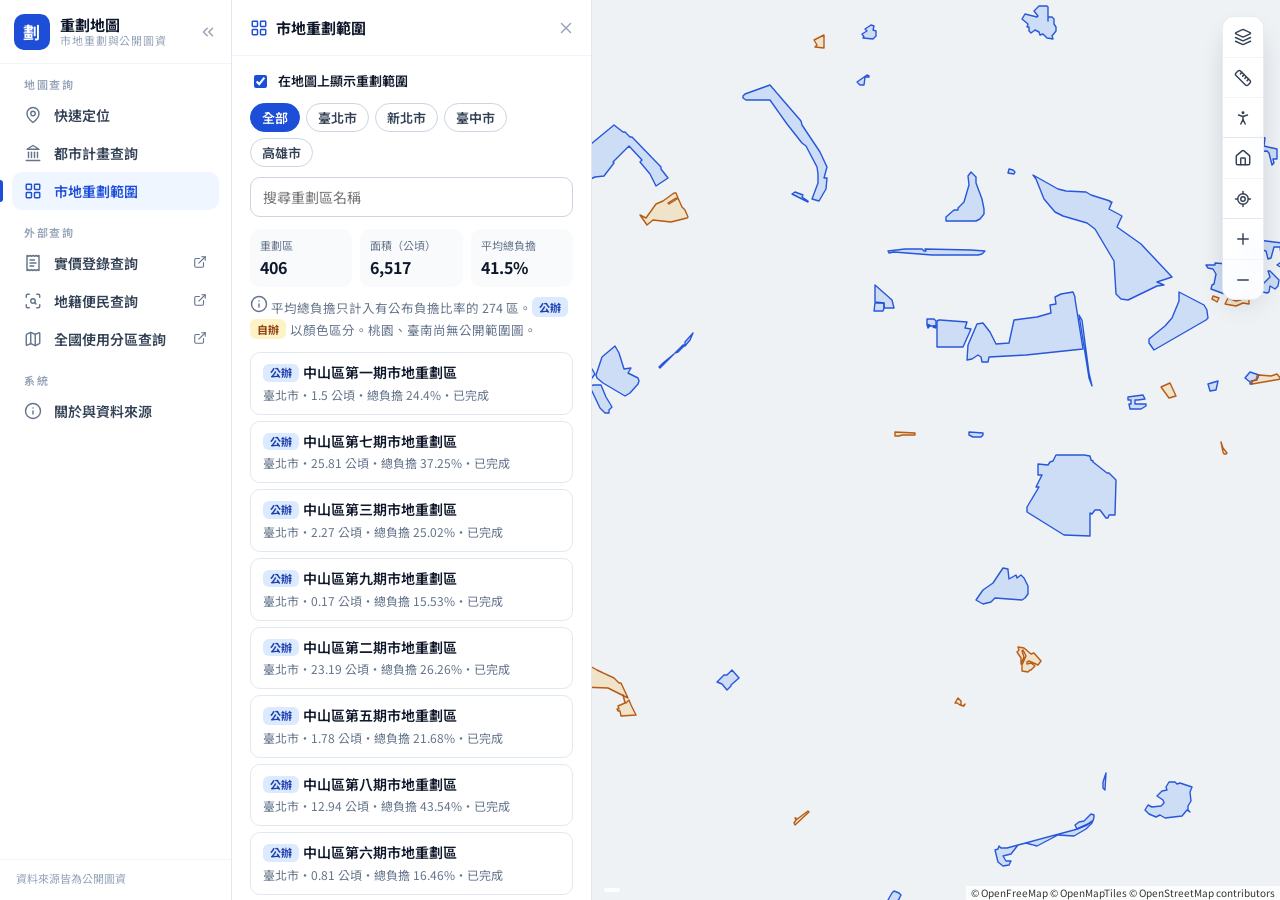
==== platform/index.html @ 8b8b2dd7 "新增「重劃地圖」圖資平台（platform/）：重劃範圍＋公開政府圖層的靜態圖台 版面參考內部圖台：左側功能選單與滑出面板、右上工具列、圖層面板、右鍵選單。 純靜態、免登入，函式庫放 vendor/，" ====
<!doctype html>
<html lang="zh-Hant-TW">
<head>
  <meta charset="utf-8">
  <meta name="viewport" content="width=device-width, initial-scale=1, viewport-fit=cover">
  <title>重劃地圖</title>
  <meta name="description" content="六都市地重劃範圍與負擔比率，整合國土測繪中心、地方政府與開放資料的公開圖資：地籍、都市計畫分區、災害潛勢、地形與市地重劃範圍。">
  <link rel="preconnect" href="https://fonts.googleapis.com">
  <link rel="preconnect" href="https://fonts.gstatic.com" crossorigin>
  <link href="https://fonts.googleapis.com/css2?family=Noto+Sans+TC:wght@400;500;600;700&display=swap" rel="stylesheet">
  <link rel="stylesheet" href="vendor/leaflet.css">
  <link rel="stylesheet" href="vendor/maplibre-gl.css">
  <link rel="stylesheet" href="css/app.css">
</head>
<body>
  <div id="app">
    <!-- 左側功能選單 -->
    <aside id="sidebar" class="sidebar">
      <div class="brand">
        <button class="brand-mark" id="brandMark" type="button" aria-label="展開或收合選單"></button>
        <div class="brand-text">
          <div class="brand-name" id="brandName"></div>
          <div class="brand-sub" id="brandSub"></div>
        </div>
        <button class="icon-btn collapse-btn" id="collapseBtn" type="button" title="收合選單"><i data-lucide="chevrons-left"></i></button>
      </div>
      <nav class="nav" id="nav"></nav>
      <div class="sidebar-foot">
        <span class="foot-text">資料來源皆為公開圖資</span>
      </div>
    </aside>

    <!-- 左側滑出面板 -->
    <section id="panel" class="panel" hidden>
      <header class="panel-head">
        <div class="panel-title"></div>
        <button class="icon-btn" id="panelClose" type="button" aria-label="關閉"><i data-lucide="x"></i></button>
      </header>
      <div class="panel-body" id="panelBody"></div>
    </section>

    <!-- 地圖 -->
    <main class="map-wrap">
      <div id="map"></div>

      <!-- 右上工具列 -->
      <div class="tool-dock" id="toolDock"></div>

      <!-- 右側圖層面板 -->
      <section id="layerPanel" class="layer-panel" hidden>
        <header class="panel-head">
          <div class="panel-title"><i data-lucide="layers"></i><span>圖層與底圖</span></div>
          <button class="icon-btn" id="layerClose" type="button" aria-label="關閉"><i data-lucide="x"></i></button>
        </header>
        <div class="panel-body" id="layerBody"></div>
      </section>

      <!-- 量測結果 -->
      <div class="measure-bar" id="measureBar" hidden></div>

      <!-- 座標列 -->
      <div class="coord-bar" id="coordBar"></div>

      <div class="toast" id="toast" role="status" aria-live="polite"></div>
    </main>
  </div>

  <!-- 右鍵選單 -->
  <div class="ctx-menu" id="ctxMenu" hidden></div>

  <script src="vendor/leaflet.js"></script>
  <script src="vendor/maplibre-gl.js"></script>
  <script src="vendor/leaflet-maplibre-gl.js"></script>
  <script src="vendor/proj4.js"></script>
  <script src="vendor/lucide.min.js"></script>
  <script src="js/config.js"></script>
  <script src="js/catalog.js"></script>
  <script src="js/app.js"></script>
</body>
</html>
---- platform/vendor/leaflet.css ----
/* required styles */

.leaflet-pane,
.leaflet-tile,
.leaflet-marker-icon,
.leaflet-marker-shadow,
.leaflet-tile-container,
.leaflet-pane > svg,
.leaflet-pane > canvas,
.leaflet-zoom-box,
.leaflet-image-layer,
.leaflet-layer {
	position: absolute;
	left: 0;
	top: 0;
	}
.leaflet-container {
	overflow: hidden;
	}
.leaflet-tile,
.leaflet-marker-icon,
.leaflet-marker-shadow {
	-webkit-user-select: none;
	   -moz-user-select: none;
	        user-select: none;
	  -webkit-user-drag: none;
	}
/* Prevents IE11 from highlighting tiles in blue */
.leaflet-tile::selection {
	background: transparent;
}
/* Safari renders non-retina tile on retina better with this, but Chrome is worse */
.leaflet-safari .leaflet-tile {
	image-rendering: -webkit-optimize-contrast;
	}
/* hack that prevents hw layers "stretching" when loading new tiles */
.leaflet-safari .leaflet-tile-container {
	width: 1600px;
	height: 1600px;
	-webkit-transform-origin: 0 0;
	}
.leaflet-marker-icon,
.leaflet-marker-shadow {
	display: block;
	}
/* .leaflet-container svg: reset svg max-width decleration shipped in Joomla! (joomla.org) 3.x */
/* .leaflet-container img: map is broken in FF if you have max-width: 100% on tiles */
.leaflet-container .leaflet-overlay-pane svg {
	max-width: none !important;
	max-height: none !important;
	}
.leaflet-container .leaflet-marker-pane img,
.leaflet-container .leaflet-shadow-pane img,
.leaflet-container .leaflet-tile-pane img,
.leaflet-container img.leaflet-image-layer,
.leaflet-container .leaflet-tile {
	max-width: none !important;
	max-height: none !important;
	width: auto;
	padding: 0;
	}

.leaflet-container img.leaflet-tile {
	/* See: https://bugs.chromium.org/p/chromium/issues/detail?id=600120 */
	mix-blend-mode: plus-lighter;
}

.leaflet-container.leaflet-touch-zoom {
	-ms-touch-action: pan-x pan-y;
	touch-action: pan-x pan-y;
	}
.leaflet-container.leaflet-touch-drag {
	-ms-touch-action: pinch-zoom;
	/* Fallback for FF which doesn't support pinch-zoom */
	touch-action: none;
	touch-action: pinch-zoom;
}
.leaflet-container.leaflet-touch-drag.leaflet-touch-zoom {
	-ms-touch-action: none;
	touch-action: none;
}
.leaflet-container {
	-webkit-tap-highlight-color: transparent;
}
.leaflet-container a {
	-webkit-tap-highlight-color: rgba(51, 181, 229, 0.4);
}
.leaflet-tile {
	filter: inherit;
	visibility: hidden;
	}
.leaflet-tile-loaded {
	visibility: inherit;
	}
.leaflet-zoom-box {
	width: 0;
	height: 0;
	-moz-box-sizing: border-box;
	     box-sizing: border-box;
	z-index: 800;
	}
/* workaround for https://bugzilla.mozilla.org/show_bug.cgi?id=888319 */
.leaflet-overlay-pane svg {
	-moz-user-select: none;
	}

.leaflet-pane         { z-index: 400; }

.leaflet-tile-pane    { z-index: 200; }
.leaflet-overlay-pane { z-index: 400; }
.leaflet-shadow-pane  { z-index: 500; }
.leaflet-marker-pane  { z-index: 600; }
.leaflet-tooltip-pane   { z-index: 650; }
.leaflet-popup-pane   { z-index: 700; }

.leaflet-map-pane canvas { z-index: 100; }
.leaflet-map-pane svg    { z-index: 200; }

.leaflet-vml-shape {
	width: 1px;
	height: 1px;
	}
.lvml {
	behavior: url(#default#VML);
	display: inline-block;
	position: absolute;
	}


/* control positioning */

.leaflet-control {
	position: relative;
	z-index: 800;
	pointer-events: visiblePainted; /* IE 9-10 doesn't have auto */
	pointer-events: auto;
	}
.leaflet-top,
.leaflet-bottom {
	position: absolute;
	z-index: 1000;
	pointer-events: none;
	}
.leaflet-top {
	top: 0;
	}
.leaflet-right {
	right: 0;
	}
.leaflet-bottom {
	bottom: 0;
	}
.leaflet-left {
	left: 0;
	}
.leaflet-control {
	float: left;
	clear: both;
	}
.leaflet-right .leaflet-control {
	float: right;
	}
.leaflet-top .leaflet-control {
	margin-top: 10px;
	}
.leaflet-bottom .leaflet-control {
	margin-bottom: 10px;
	}
.leaflet-left .leaflet-control {
	margin-left: 10px;
	}
.leaflet-right .leaflet-control {
	margin-right: 10px;
	}


/* zoom and fade animations */

.leaflet-fade-anim .leaflet-popup {
	opacity: 0;
	-webkit-transition: opacity 0.2s linear;
	   -moz-transition: opacity 0.2s linear;
	        transition: opacity 0.2s linear;
	}
.leaflet-fade-anim .leaflet-map-pane .leaflet-popup {
	opacity: 1;
	}
.leaflet-zoom-animated {
	-webkit-transform-origin: 0 0;
	    -ms-transform-origin: 0 0;
	        transform-origin: 0 0;
	}
svg.leaflet-zoom-animated {
	will-change: transform;
}

.leaflet-zoom-anim .leaflet-zoom-animated {
	-webkit-transition: -webkit-transform 0.25s cubic-bezier(0,0,0.25,1);
	   -moz-transition:    -moz-transform 0.25s cubic-bezier(0,0,0.25,1);
	        transition:         transform 0.25s cubic-bezier(0,0,0.25,1);
	}
.leaflet-zoom-anim .leaflet-tile,
.leaflet-pan-anim .leaflet-tile {
	-webkit-transition: none;
	   -moz-transition: none;
	        transition: none;
	}

.leaflet-zoom-anim .leaflet-zoom-hide {
	visibility: hidden;
	}


/* cursors */

.leaflet-interactive {
	cursor: pointer;
	}
.leaflet-grab {
	cursor: -webkit-grab;
	cursor:    -moz-grab;
	cursor:         grab;
	}
.leaflet-crosshair,
.leaflet-crosshair .leaflet-interactive {
	cursor: crosshair;
	}
.leaflet-popup-pane,
.leaflet-control {
	cursor: auto;
	}
.leaflet-dragging .leaflet-grab,
.leaflet-dragging .leaflet-grab .leaflet-interactive,
.leaflet-dragging .leaflet-marker-draggable {
	cursor: move;
	cursor: -webkit-grabbing;
	cursor:    -moz-grabbing;
	cursor:         grabbing;
	}

/* marker & overlays interactivity */
.leaflet-marker-icon,
.leaflet-marker-shadow,
.leaflet-image-layer,
.leaflet-pane > svg path,
.leaflet-tile-container {
	pointer-events: none;
	}

.leaflet-marker-icon.leaflet-interactive,
.leaflet-image-layer.leaflet-interactive,
.leaflet-pane > svg path.leaflet-interactive,
svg.leaflet-image-layer.leaflet-interactive path {
	pointer-events: visiblePainted; /* IE 9-10 doesn't have auto */
	pointer-events: auto;
	}

/* visual tweaks */

.leaflet-container {
	background: #ddd;
	outline-offset: 1px;
	}
.leaflet-container a {
	color: #0078A8;
	}
.leaflet-zoom-box {
	border: 2px dotted #38f;
	background: rgba(255,255,255,0.5);
	}


/* general typography */
.leaflet-container {
	font-family: "Helvetica Neue", Arial, Helvetica, sans-serif;
	font-size: 12px;
	font-size: 0.75rem;
	line-height: 1.5;
	}


/* general toolbar styles */

.leaflet-bar {
	box-shadow: 0 1px 5px rgba(0,0,0,0.65);
	border-radius: 4px;
	}
.leaflet-bar a {
	background-color: #fff;
	border-bottom: 1px solid #ccc;
	width: 26px;
	height: 26px;
	line-height: 26px;
	display: block;
	text-align: center;
	text-decoration: none;
	color: black;
	}
.leaflet-bar a,
.leaflet-control-layers-toggle {
	background-position: 50% 50%;
	background-repeat: no-repeat;
	display: block;
	}
.leaflet-bar a:hover,
.leaflet-bar a:focus {
	background-color: #f4f4f4;
	}
.leaflet-bar a:first-child {
	border-top-left-radius: 4px;
	border-top-right-radius: 4px;
	}
.leaflet-bar a:last-child {
	border-bottom-left-radius: 4px;
	border-bottom-right-radius: 4px;
	border-bottom: none;
	}
.leaflet-bar a.leaflet-disabled {
	cursor: default;
	background-color: #f4f4f4;
	color: #bbb;
	}

.leaflet-touch .leaflet-bar a {
	width: 30px;
	height: 30px;
	line-height: 30px;
	}
.leaflet-touch .leaflet-bar a:first-child {
	border-top-left-radius: 2px;
	border-top-right-radius: 2px;
	}
.leaflet-touch .leaflet-bar a:last-child {
	border-bottom-left-radius: 2px;
	border-bottom-right-radius: 2px;
	}

/* zoom control */

.leaflet-control-zoom-in,
.leaflet-control-zoom-out {
	font: bold 18px 'Lucida Console', Monaco, monospace;
	text-indent: 1px;
	}

.leaflet-touch .leaflet-control-zoom-in, .leaflet-touch .leaflet-control-zoom-out  {
	font-size: 22px;
	}


/* layers control */

.leaflet-control-layers {
	box-shadow: 0 1px 5px rgba(0,0,0,0.4);
	background: #fff;
	border-radius: 5px;
	}
.leaflet-control-layers-toggle {
	background-image: url(images/layers.png);
	width: 36px;
	height: 36px;
	}
.leaflet-retina .leaflet-control-layers-toggle {
	background-image: url(images/layers-2x.png);
	background-size: 26px 26px;
	}
.leaflet-touch .leaflet-control-layers-toggle {
	width: 44px;
	height: 44px;
	}
.leaflet-control-layers .leaflet-control-layers-list,
.leaflet-control-layers-expanded .leaflet-control-layers-toggle {
	display: none;
	}
.leaflet-control-layers-expanded .leaflet-control-layers-list {
	display: block;
	position: relative;
	}
.leaflet-control-layers-expanded {
	padding: 6px 10px 6px 6px;
	color: #333;
	background: #fff;
	}
.leaflet-control-layers-scrollbar {
	overflow-y: scroll;
	overflow-x: hidden;
	padding-right: 5px;
	}
.leaflet-control-layers-selector {
	margin-top: 2px;
	position: relative;
	top: 1px;
	}
.leaflet-control-layers label {
	display: block;
	font-size: 13px;
	font-size: 1.08333em;
	}
.leaflet-control-layers-separator {
	height: 0;
	border-top: 1px solid #ddd;
	margin: 5px -10px 5px -6px;
	}

/* Default icon URLs */
.leaflet-default-icon-path { /* used only in path-guessing heuristic, see L.Icon.Default */
	background-image: url(images/marker-icon.png);
	}


/* attribution and scale controls */

.leaflet-container .leaflet-control-attribution {
	background: #fff;
	background: rgba(255, 255, 255, 0.8);
	margin: 0;
	}
.leaflet-control-attribution,
.leaflet-control-scale-line {
	padding: 0 5px;
	color: #333;
	line-height: 1.4;
	}
.leaflet-control-attribution a {
	text-decoration: none;
	}
.leaflet-control-attribution a:hover,
.leaflet-control-attribution a:focus {
	text-decoration: underline;
	}
.leaflet-attribution-flag {
	display: inline !important;
	vertical-align: baseline !important;
	width: 1em;
	height: 0.6669em;
	}
.leaflet-left .leaflet-control-scale {
	margin-left: 5px;
	}
.leaflet-bottom .leaflet-control-scale {
	margin-bottom: 5px;
	}
.leaflet-control-scale-line {
	border: 2px solid #777;
	border-top: none;
	line-height: 1.1;
	padding: 2px 5px 1px;
	white-space: nowrap;
	-moz-box-sizing: border-box;
	     box-sizing: border-box;
	background: rgba(255, 255, 255, 0.8);
	text-shadow: 1px 1px #fff;
	}
.leaflet-control-scale-line:not(:first-child) {
	border-top: 2px solid #777;
	border-bottom: none;
	margin-top: -2px;
	}
.leaflet-control-scale-line:not(:first-child):not(:last-child) {
	border-bottom: 2px solid #777;
	}

.leaflet-touch .leaflet-control-attribution,
.leaflet-touch .leaflet-control-layers,
.leaflet-touch .leaflet-bar {
	box-shadow: none;
	}
.leaflet-touch .leaflet-control-layers,
.leaflet-touch .leaflet-bar {
	border: 2px solid rgba(0,0,0,0.2);
	background-clip: padding-box;
	}


/* popup */

.leaflet-popup {
	position: absolute;
	text-align: center;
	margin-bottom: 20px;
	}
.leaflet-popup-content-wrapper {
	padding: 1px;
	text-align: left;
	border-radius: 12px;
	}
.leaflet-popup-content {
	margin: 13px 24px 13px 20px;
	line-height: 1.3;
	font-size: 13px;
	font-size: 1.08333em;
	min-height: 1px;
	}
.leaflet-popup-content p {
	margin: 17px 0;
	margin: 1.3em 0;
	}
.leaflet-popup-tip-container {
	width: 40px;
	height: 20px;
	position: absolute;
	left: 50%;
	margin-top: -1px;
	margin-left: -20px;
	overflow: hidden;
	pointer-events: none;
	}
.leaflet-popup-tip {
	width: 17px;
	height: 17px;
	padding: 1px;

	margin: -10px auto 0;
	pointer-events: auto;

	-webkit-transform: rotate(45deg);
	   -moz-transform: rotate(45deg);
	    -ms-transform: rotate(45deg);
	        transform: rotate(45deg);
	}
.leaflet-popup-content-wrapper,
.leaflet-popup-tip {
	background: white;
	color: #333;
	box-shadow: 0 3px 14px rgba(0,0,0,0.4);
	}
.leaflet-container a.leaflet-popup-close-button {
	position: absolute;
	top: 0;
	right: 0;
	border: none;
	text-align: center;
	width: 24px;
	height: 24px;
	font: 16px/24px Tahoma, Verdana, sans-serif;
	color: #757575;
	text-decoration: none;
	background: transparent;
	}
.leaflet-container a.leaflet-popup-close-button:hover,
.leaflet-container a.leaflet-popup-close-button:focus {
	color: #585858;
	}
.leaflet-popup-scrolled {
	overflow: auto;
	}

.leaflet-oldie .leaflet-popup-content-wrapper {
	-ms-zoom: 1;
	}
.leaflet-oldie .leaflet-popup-tip {
	width: 24px;
	margin: 0 auto;

	-ms-filter: "progid:DXImageTransform.Microsoft.Matrix(M11=0.70710678, M12=0.70710678, M21=-0.70710678, M22=0.70710678)";
	filter: progid:DXImageTransform.Microsoft.Matrix(M11=0.70710678, M12=0.70710678, M21=-0.70710678, M22=0.70710678);
	}

.leaflet-oldie .leaflet-control-zoom,
.leaflet-oldie .leaflet-control-layers,
.leaflet-oldie .leaflet-popup-content-wrapper,
.leaflet-oldie .leaflet-popup-tip {
	border: 1px solid #999;
	}


/* div icon */

.leaflet-div-icon {
	background: #fff;
	border: 1px solid #666;
	}


/* Tooltip */
/* Base styles for the element that has a tooltip */
.leaflet-tooltip {
	position: absolute;
	padding: 6px;
	background-color: #fff;
	border: 1px solid #fff;
	border-radius: 3px;
	color: #222;
	white-space: nowrap;
	-webkit-user-select: none;
	-moz-user-select: none;
	-ms-user-select: none;
	user-select: none;
	pointer-events: none;
	box-shadow: 0 1px 3px rgba(0,0,0,0.4);
	}
.leaflet-tooltip.leaflet-interactive {
	cursor: pointer;
	pointer-events: auto;
	}
.leaflet-tooltip-top:before,
.leaflet-tooltip-bottom:before,
.leaflet-tooltip-left:before,
.leaflet-tooltip-right:before {
	position: absolute;
	pointer-events: none;
	border: 6px solid transparent;
	background: transparent;
	content: "";
	}

/* Directions */

.leaflet-tooltip-bottom {
	margin-top: 6px;
}
.leaflet-tooltip-top {
	margin-top: -6px;
}
.leaflet-tooltip-bottom:before,
.leaflet-tooltip-top:before {
	left: 50%;
	margin-left: -6px;
	}
.leaflet-tooltip-top:before {
	bottom: 0;
	margin-bottom: -12px;
	border-top-color: #fff;
	}
.leaflet-tooltip-bottom:before {
	top: 0;
	margin-top: -12px;
	margin-left: -6px;
	border-bottom-color: #fff;
	}
.leaflet-tooltip-left {
	margin-left: -6px;
}
.leaflet-tooltip-right {
	margin-left: 6px;
}
.leaflet-tooltip-left:before,
.leaflet-tooltip-right:before {
	top: 50%;
	margin-top: -6px;
	}
.leaflet-tooltip-left:before {
	right: 0;
	margin-right: -12px;
	border-left-color: #fff;
	}
.leaflet-tooltip-right:before {
	left: 0;
	margin-left: -12px;
	border-right-color: #fff;
	}

/* Printing */

@media print {
	/* Prevent printers from removing background-images of controls. */
	.leaflet-control {
		-webkit-print-color-adjust: exact;
		print-color-adjust: exact;
		}
	}
---- platform/vendor/maplibre-gl.css ----
.maplibregl-map{font:12px/20px Helvetica Neue,Arial,Helvetica,sans-serif;overflow:hidden;position:relative;-webkit-tap-highlight-color:rgb(0 0 0/0)}.maplibregl-canvas{left:0;position:absolute;top:0}.maplibregl-map:fullscreen{height:100%;width:100%}.maplibregl-ctrl-group button.maplibregl-ctrl-compass{touch-action:none}.maplibregl-canvas-container.maplibregl-interactive,.maplibregl-ctrl-group button.maplibregl-ctrl-compass{cursor:grab;-webkit-user-select:none;-moz-user-select:none;user-select:none}.maplibregl-canvas-container.maplibregl-interactive.maplibregl-track-pointer{cursor:pointer}.maplibregl-canvas-container.maplibregl-interactive:active,.maplibregl-ctrl-group button.maplibregl-ctrl-compass:active{cursor:grabbing}.maplibregl-canvas-container.maplibregl-touch-zoom-rotate,.maplibregl-canvas-container.maplibregl-touch-zoom-rotate .maplibregl-canvas{touch-action:pan-x pan-y}.maplibregl-canvas-container.maplibregl-touch-drag-pan,.maplibregl-canvas-container.maplibregl-touch-drag-pan .maplibregl-canvas{touch-action:pinch-zoom}.maplibregl-canvas-container.maplibregl-touch-zoom-rotate.maplibregl-touch-drag-pan,.maplibregl-canvas-container.maplibregl-touch-zoom-rotate.maplibregl-touch-drag-pan .maplibregl-canvas{touch-action:none}.maplibregl-canvas-container.maplibregl-touch-drag-pan.maplibregl-cooperative-gestures,.maplibregl-canvas-container.maplibregl-touch-drag-pan.maplibregl-cooperative-gestures .maplibregl-canvas{touch-action:pan-x pan-y}.maplibregl-ctrl-bottom-left,.maplibregl-ctrl-bottom-right,.maplibregl-ctrl-top-left,.maplibregl-ctrl-top-right{pointer-events:none;position:absolute;z-index:2}.maplibregl-ctrl-top-left{left:0;top:0}.maplibregl-ctrl-top-right{right:0;top:0}.maplibregl-ctrl-bottom-left{bottom:0;left:0}.maplibregl-ctrl-bottom-right{bottom:0;right:0}.maplibregl-ctrl{clear:both;pointer-events:auto;transform:translate(0)}.maplibregl-ctrl-top-left .maplibregl-ctrl{float:left;margin:10px 0 0 10px}.maplibregl-ctrl-top-right .maplibregl-ctrl{float:right;margin:10px 10px 0 0}.maplibregl-ctrl-bottom-left .maplibregl-ctrl{float:left;margin:0 0 10px 10px}.maplibregl-ctrl-bottom-right .maplibregl-ctrl{float:right;margin:0 10px 10px 0}.maplibregl-ctrl-group{background:#fff;border-radius:4px}.maplibregl-ctrl-group:not(:empty){box-shadow:0 0 0 2px rgba(0,0,0,.1)}@media (forced-colors:active){.maplibregl-ctrl-group:not(:empty){box-shadow:0 0 0 2px ButtonText}}.maplibregl-ctrl-group button{background-color:transparent;border:0;box-sizing:border-box;cursor:pointer;display:block;height:29px;outline:none;padding:0;width:29px}.maplibregl-ctrl-group button+button{border-top:1px solid #ddd}.maplibregl-ctrl button .maplibregl-ctrl-icon{background-position:50%;background-repeat:no-repeat;display:block;height:100%;width:100%}@media (forced-colors:active){.maplibregl-ctrl-icon{background-color:transparent}.maplibregl-ctrl-group button+button{border-top:1px solid ButtonText}}.maplibregl-ctrl button::-moz-focus-inner{border:0;padding:0}.maplibregl-ctrl-attrib-button:focus,.maplibregl-ctrl-group button:focus{box-shadow:0 0 2px 2px #0096ff}.maplibregl-ctrl button:disabled{cursor:not-allowed}.maplibregl-ctrl button:disabled .maplibregl-ctrl-icon{opacity:.25}.maplibregl-ctrl button:not(:disabled):hover{background-color:rgb(0 0 0/5%)}.maplibregl-ctrl-group button:focus:focus-visible{box-shadow:0 0 2px 2px #0096ff}.maplibregl-ctrl-group button:focus:not(:focus-visible){box-shadow:none}.maplibregl-ctrl-group button:focus:first-child{border-radius:4px 4px 0 0}.maplibregl-ctrl-group button:focus:last-child{border-radius:0 0 4px 4px}.maplibregl-ctrl-group button:focus:only-child{border-radius:inherit}.maplibregl-ctrl button.maplibregl-ctrl-zoom-out .maplibregl-ctrl-icon{background-image:url("data:image/svg+xml;charset=utf-8,%3Csvg xmlns='http://www.w3.org/2000/svg' width='29' height='29' fill='%23333' viewBox='0 0 29 29'%3E%3Cpath d='M10 13c-.75 0-1.5.75-1.5 1.5S9.25 16 10 16h9c.75 0 1.5-.75 1.5-1.5S19.75 13 19 13z'/%3E%3C/svg%3E")}.maplibregl-ctrl button.maplibregl-ctrl-zoom-in .maplibregl-ctrl-icon{background-image:url("data:image/svg+xml;charset=utf-8,%3Csvg xmlns='http://www.w3.org/2000/svg' width='29' height='29' fill='%23333' viewBox='0 0 29 29'%3E%3Cpath d='M14.5 8.5c-.75 0-1.5.75-1.5 1.5v3h-3c-.75 0-1.5.75-1.5 1.5S9.25 16 10 16h3v3c0 .75.75 1.5 1.5 1.5S16 19.75 16 19v-3h3c.75 0 1.5-.75 1.5-1.5S19.75 13 19 13h-3v-3c0-.75-.75-1.5-1.5-1.5'/%3E%3C/svg%3E")}@media (forced-colors:active){.maplibregl-ctrl button.maplibregl-ctrl-zoom-out .maplibregl-ctrl-icon{background-image:url("data:image/svg+xml;charset=utf-8,%3Csvg xmlns='http://www.w3.org/2000/svg' width='29' height='29' fill='%23fff' viewBox='0 0 29 29'%3E%3Cpath d='M10 13c-.75 0-1.5.75-1.5 1.5S9.25 16 10 16h9c.75 0 1.5-.75 1.5-1.5S19.75 13 19 13z'/%3E%3C/svg%3E")}.maplibregl-ctrl button.maplibregl-ctrl-zoom-in .maplibregl-ctrl-icon{background-image:url("data:image/svg+xml;charset=utf-8,%3Csvg xmlns='http://www.w3.org/2000/svg' width='29' height='29' fill='%23fff' viewBox='0 0 29 29'%3E%3Cpath d='M14.5 8.5c-.75 0-1.5.75-1.5 1.5v3h-3c-.75 0-1.5.75-1.5 1.5S9.25 16 10 16h3v3c0 .75.75 1.5 1.5 1.5S16 19.75 16 19v-3h3c.75 0 1.5-.75 1.5-1.5S19.75 13 19 13h-3v-3c0-.75-.75-1.5-1.5-1.5'/%3E%3C/svg%3E")}}@media (forced-colors:active) and (prefers-color-scheme:light){.maplibregl-ctrl button.maplibregl-ctrl-zoom-out .maplibregl-ctrl-icon{background-image:url("data:image/svg+xml;charset=utf-8,%3Csvg xmlns='http://www.w3.org/2000/svg' width='29' height='29' viewBox='0 0 29 29'%3E%3Cpath d='M10 13c-.75 0-1.5.75-1.5 1.5S9.25 16 10 16h9c.75 0 1.5-.75 1.5-1.5S19.75 13 19 13z'/%3E%3C/svg%3E")}.maplibregl-ctrl button.maplibregl-ctrl-zoom-in .maplibregl-ctrl-icon{background-image:url("data:image/svg+xml;charset=utf-8,%3Csvg xmlns='http://www.w3.org/2000/svg' width='29' height='29' viewBox='0 0 29 29'%3E%3Cpath d='M14.5 8.5c-.75 0-1.5.75-1.5 1.5v3h-3c-.75 0-1.5.75-1.5 1.5S9.25 16 10 16h3v3c0 .75.75 1.5 1.5 1.5S16 19.75 16 19v-3h3c.75 0 1.5-.75 1.5-1.5S19.75 13 19 13h-3v-3c0-.75-.75-1.5-1.5-1.5'/%3E%3C/svg%3E")}}.maplibregl-ctrl button.maplibregl-ctrl-fullscreen .maplibregl-ctrl-icon{background-image:url("data:image/svg+xml;charset=utf-8,%3Csvg xmlns='http://www.w3.org/2000/svg' width='29' height='29' fill='%23333' viewBox='0 0 29 29'%3E%3Cpath d='M24 16v5.5c0 1.75-.75 2.5-2.5 2.5H16v-1l3-1.5-4-5.5 1-1 5.5 4 1.5-3zM6 16l1.5 3 5.5-4 1 1-4 5.5 3 1.5v1H7.5C5.75 24 5 23.25 5 21.5V16zm7-11v1l-3 1.5 4 5.5-1 1-5.5-4L6 13H5V7.5C5 5.75 5.75 5 7.5 5zm11 2.5c0-1.75-.75-2.5-2.5-2.5H16v1l3 1.5-4 5.5 1 1 5.5-4 1.5 3h1z'/%3E%3C/svg%3E")}.maplibregl-ctrl button.maplibregl-ctrl-shrink .maplibregl-ctrl-icon{background-image:url("data:image/svg+xml;charset=utf-8,%3Csvg xmlns='http://www.w3.org/2000/svg' width='29' height='29' viewBox='0 0 29 29'%3E%3Cpath d='M18.5 16c-1.75 0-2.5.75-2.5 2.5V24h1l1.5-3 5.5 4 1-1-4-5.5 3-1.5v-1zM13 18.5c0-1.75-.75-2.5-2.5-2.5H5v1l3 1.5L4 24l1 1 5.5-4 1.5 3h1zm3-8c0 1.75.75 2.5 2.5 2.5H24v-1l-3-1.5L25 5l-1-1-5.5 4L17 5h-1zM10.5 13c1.75 0 2.5-.75 2.5-2.5V5h-1l-1.5 3L5 4 4 5l4 5.5L5 12v1z'/%3E%3C/svg%3E")}@media (forced-colors:active){.maplibregl-ctrl button.maplibregl-ctrl-fullscreen .maplibregl-ctrl-icon{background-image:url("data:image/svg+xml;charset=utf-8,%3Csvg xmlns='http://www.w3.org/2000/svg' width='29' height='29' fill='%23fff' viewBox='0 0 29 29'%3E%3Cpath d='M24 16v5.5c0 1.75-.75 2.5-2.5 2.5H16v-1l3-1.5-4-5.5 1-1 5.5 4 1.5-3zM6 16l1.5 3 5.5-4 1 1-4 5.5 3 1.5v1H7.5C5.75 24 5 23.25 5 21.5V16zm7-11v1l-3 1.5 4 5.5-1 1-5.5-4L6 13H5V7.5C5 5.75 5.75 5 7.5 5zm11 2.5c0-1.75-.75-2.5-2.5-2.5H16v1l3 1.5-4 5.5 1 1 5.5-4 1.5 3h1z'/%3E%3C/svg%3E")}.maplibregl-ctrl button.maplibregl-ctrl-shrink .maplibregl-ctrl-icon{background-image:url("data:image/svg+xml;charset=utf-8,%3Csvg xmlns='http://www.w3.org/2000/svg' width='29' height='29' fill='%23fff' viewBox='0 0 29 29'%3E%3Cpath d='M18.5 16c-1.75 0-2.5.75-2.5 2.5V24h1l1.5-3 5.5 4 1-1-4-5.5 3-1.5v-1zM13 18.5c0-1.75-.75-2.5-2.5-2.5H5v1l3 1.5L4 24l1 1 5.5-4 1.5 3h1zm3-8c0 1.75.75 2.5 2.5 2.5H24v-1l-3-1.5L25 5l-1-1-5.5 4L17 5h-1zM10.5 13c1.75 0 2.5-.75 2.5-2.5V5h-1l-1.5 3L5 4 4 5l4 5.5L5 12v1z'/%3E%3C/svg%3E")}}@media (forced-colors:active) and (prefers-color-scheme:light){.maplibregl-ctrl button.maplibregl-ctrl-fullscreen .maplibregl-ctrl-icon{background-image:url("data:image/svg+xml;charset=utf-8,%3Csvg xmlns='http://www.w3.org/2000/svg' width='29' height='29' viewBox='0 0 29 29'%3E%3Cpath d='M24 16v5.5c0 1.75-.75 2.5-2.5 2.5H16v-1l3-1.5-4-5.5 1-1 5.5 4 1.5-3zM6 16l1.5 3 5.5-4 1 1-4 5.5 3 1.5v1H7.5C5.75 24 5 23.25 5 21.5V16zm7-11v1l-3 1.5 4 5.5-1 1-5.5-4L6 13H5V7.5C5 5.75 5.75 5 7.5 5zm11 2.5c0-1.75-.75-2.5-2.5-2.5H16v1l3 1.5-4 5.5 1 1 5.5-4 1.5 3h1z'/%3E%3C/svg%3E")}.maplibregl-ctrl button.maplibregl-ctrl-shrink .maplibregl-ctrl-icon{background-image:url("data:image/svg+xml;charset=utf-8,%3Csvg xmlns='http://www.w3.org/2000/svg' width='29' height='29' viewBox='0 0 29 29'%3E%3Cpath d='M18.5 16c-1.75 0-2.5.75-2.5 2.5V24h1l1.5-3 5.5 4 1-1-4-5.5 3-1.5v-1zM13 18.5c0-1.75-.75-2.5-2.5-2.5H5v1l3 1.5L4 24l1 1 5.5-4 1.5 3h1zm3-8c0 1.75.75 2.5 2.5 2.5H24v-1l-3-1.5L25 5l-1-1-5.5 4L17 5h-1zM10.5 13c1.75 0 2.5-.75 2.5-2.5V5h-1l-1.5 3L5 4 4 5l4 5.5L5 12v1z'/%3E%3C/svg%3E")}}.maplibregl-ctrl button.maplibregl-ctrl-compass .maplibregl-ctrl-icon{background-image:url("data:image/svg+xml;charset=utf-8,%3Csvg xmlns='http://www.w3.org/2000/svg' width='29' height='29' fill='%23333' viewBox='0 0 29 29'%3E%3Cpath d='m10.5 14 4-8 4 8z'/%3E%3Cpath fill='%23ccc' d='m10.5 16 4 8 4-8z'/%3E%3C/svg%3E")}@media (forced-colors:active){.maplibregl-ctrl button.maplibregl-ctrl-compass .maplibregl-ctrl-icon{background-image:url("data:image/svg+xml;charset=utf-8,%3Csvg xmlns='http://www.w3.org/2000/svg' width='29' height='29' fill='%23fff' viewBox='0 0 29 29'%3E%3Cpath d='m10.5 14 4-8 4 8z'/%3E%3Cpath fill='%23ccc' d='m10.5 16 4 8 4-8z'/%3E%3C/svg%3E")}}@media (forced-colors:active) and (prefers-color-scheme:light){.maplibregl-ctrl button.maplibregl-ctrl-compass .maplibregl-ctrl-icon{background-image:url("data:image/svg+xml;charset=utf-8,%3Csvg xmlns='http://www.w3.org/2000/svg' width='29' height='29' viewBox='0 0 29 29'%3E%3Cpath d='m10.5 14 4-8 4 8z'/%3E%3Cpath fill='%23ccc' d='m10.5 16 4 8 4-8z'/%3E%3C/svg%3E")}}.maplibregl-ctrl button.maplibregl-ctrl-terrain .maplibregl-ctrl-icon{background-image:url("data:image/svg+xml;charset=utf-8,%3Csvg xmlns='http://www.w3.org/2000/svg' width='22' height='22' fill='%23333' viewBox='0 0 22 22'%3E%3Cpath d='m1.754 13.406 4.453-4.851 3.09 3.09 3.281 3.277.969-.969-3.309-3.312 3.844-4.121 6.148 6.886h1.082v-.855l-7.207-8.07-4.84 5.187L6.169 6.57l-5.48 5.965v.871ZM.688 16.844h20.625v1.375H.688Zm0 0'/%3E%3C/svg%3E")}.maplibregl-ctrl button.maplibregl-ctrl-terrain-enabled .maplibregl-ctrl-icon{background-image:url("data:image/svg+xml;charset=utf-8,%3Csvg xmlns='http://www.w3.org/2000/svg' width='22' height='22' fill='%2333b5e5' viewBox='0 0 22 22'%3E%3Cpath d='m1.754 13.406 4.453-4.851 3.09 3.09 3.281 3.277.969-.969-3.309-3.312 3.844-4.121 6.148 6.886h1.082v-.855l-7.207-8.07-4.84 5.187L6.169 6.57l-5.48 5.965v.871ZM.688 16.844h20.625v1.375H.688Zm0 0'/%3E%3C/svg%3E")}.maplibregl-ctrl button.maplibregl-ctrl-geolocate .maplibregl-ctrl-icon{background-image:url("data:image/svg+xml;charset=utf-8,%3Csvg xmlns='http://www.w3.org/2000/svg' width='29' height='29' fill='%23333' viewBox='0 0 20 20'%3E%3Cpath d='M10 4C9 4 9 5 9 5v.1A5 5 0 0 0 5.1 9H5s-1 0-1 1 1 1 1 1h.1A5 5 0 0 0 9 14.9v.1s0 1 1 1 1-1 1-1v-.1a5 5 0 0 0 3.9-3.9h.1s1 0 1-1-1-1-1-1h-.1A5 5 0 0 0 11 5.1V5s0-1-1-1m0 2.5a3.5 3.5 0 1 1 0 7 3.5 3.5 0 1 1 0-7'/%3E%3Ccircle cx='10' cy='10' r='2'/%3E%3C/svg%3E")}.maplibregl-ctrl button.maplibregl-ctrl-geolocate:disabled .maplibregl-ctrl-icon{background-image:url("data:image/svg+xml;charset=utf-8,%3Csvg xmlns='http://www.w3.org/2000/svg' width='29' height='29' fill='%23aaa' viewBox='0 0 20 20'%3E%3Cpath d='M10 4C9 4 9 5 9 5v.1A5 5 0 0 0 5.1 9H5s-1 0-1 1 1 1 1 1h.1A5 5 0 0 0 9 14.9v.1s0 1 1 1 1-1 1-1v-.1a5 5 0 0 0 3.9-3.9h.1s1 0 1-1-1-1-1-1h-.1A5 5 0 0 0 11 5.1V5s0-1-1-1m0 2.5a3.5 3.5 0 1 1 0 7 3.5 3.5 0 1 1 0-7'/%3E%3Ccircle cx='10' cy='10' r='2'/%3E%3Cpath fill='red' d='m14 5 1 1-9 9-1-1z'/%3E%3C/svg%3E")}.maplibregl-ctrl button.maplibregl-ctrl-geolocate.maplibregl-ctrl-geolocate-active .maplibregl-ctrl-icon{background-image:url("data:image/svg+xml;charset=utf-8,%3Csvg xmlns='http://www.w3.org/2000/svg' width='29' height='29' fill='%2333b5e5' viewBox='0 0 20 20'%3E%3Cpath d='M10 4C9 4 9 5 9 5v.1A5 5 0 0 0 5.1 9H5s-1 0-1 1 1 1 1 1h.1A5 5 0 0 0 9 14.9v.1s0 1 1 1 1-1 1-1v-.1a5 5 0 0 0 3.9-3.9h.1s1 0 1-1-1-1-1-1h-.1A5 5 0 0 0 11 5.1V5s0-1-1-1m0 2.5a3.5 3.5 0 1 1 0 7 3.5 3.5 0 1 1 0-7'/%3E%3Ccircle cx='10' cy='10' r='2'/%3E%3C/svg%3E")}.maplibregl-ctrl button.maplibregl-ctrl-geolocate.maplibregl-ctrl-geolocate-active-error .maplibregl-ctrl-icon{background-image:url("data:image/svg+xml;charset=utf-8,%3Csvg xmlns='http://www.w3.org/2000/svg' width='29' height='29' fill='%23e58978' viewBox='0 0 20 20'%3E%3Cpath d='M10 4C9 4 9 5 9 5v.1A5 5 0 0 0 5.1 9H5s-1 0-1 1 1 1 1 1h.1A5 5 0 0 0 9 14.9v.1s0 1 1 1 1-1 1-1v-.1a5 5 0 0 0 3.9-3.9h.1s1 0 1-1-1-1-1-1h-.1A5 5 0 0 0 11 5.1V5s0-1-1-1m0 2.5a3.5 3.5 0 1 1 0 7 3.5 3.5 0 1 1 0-7'/%3E%3Ccircle cx='10' cy='10' r='2'/%3E%3C/svg%3E")}.maplibregl-ctrl button.maplibregl-ctrl-geolocate.maplibregl-ctrl-geolocate-background .maplibregl-ctrl-icon{background-image:url("data:image/svg+xml;charset=utf-8,%3Csvg xmlns='http://www.w3.org/2000/svg' width='29' height='29' fill='%2333b5e5' viewBox='0 0 20 20'%3E%3Cpath d='M10 4C9 4 9 5 9 5v.1A5 5 0 0 0 5.1 9H5s-1 0-1 1 1 1 1 1h.1A5 5 0 0 0 9 14.9v.1s0 1 1 1 1-1 1-1v-.1a5 5 0 0 0 3.9-3.9h.1s1 0 1-1-1-1-1-1h-.1A5 5 0 0 0 11 5.1V5s0-1-1-1m0 2.5a3.5 3.5 0 1 1 0 7 3.5 3.5 0 1 1 0-7'/%3E%3C/svg%3E")}.maplibregl-ctrl button.maplibregl-ctrl-geolocate.maplibregl-ctrl-geolocate-background-error .maplibregl-ctrl-icon{background-image:url("data:image/svg+xml;charset=utf-8,%3Csvg xmlns='http://www.w3.org/2000/svg' width='29' height='29' fill='%23e54e33' viewBox='0 0 20 20'%3E%3Cpath d='M10 4C9 4 9 5 9 5v.1A5 5 0 0 0 5.1 9H5s-1 0-1 1 1 1 1 1h.1A5 5 0 0 0 9 14.9v.1s0 1 1 1 1-1 1-1v-.1a5 5 0 0 0 3.9-3.9h.1s1 0 1-1-1-1-1-1h-.1A5 5 0 0 0 11 5.1V5s0-1-1-1m0 2.5a3.5 3.5 0 1 1 0 7 3.5 3.5 0 1 1 0-7'/%3E%3C/svg%3E")}.maplibregl-ctrl button.maplibregl-ctrl-geolocate.maplibregl-ctrl-geolocate-waiting .maplibregl-ctrl-icon{animation:maplibregl-spin 2s linear infinite}@media (forced-colors:active){.maplibregl-ctrl button.maplibregl-ctrl-geolocate .maplibregl-ctrl-icon{background-image:url("data:image/svg+xml;charset=utf-8,%3Csvg xmlns='http://www.w3.org/2000/svg' width='29' height='29' fill='%23fff' viewBox='0 0 20 20'%3E%3Cpath d='M10 4C9 4 9 5 9 5v.1A5 5 0 0 0 5.1 9H5s-1 0-1 1 1 1 1 1h.1A5 5 0 0 0 9 14.9v.1s0 1 1 1 1-1 1-1v-.1a5 5 0 0 0 3.9-3.9h.1s1 0 1-1-1-1-1-1h-.1A5 5 0 0 0 11 5.1V5s0-1-1-1m0 2.5a3.5 3.5 0 1 1 0 7 3.5 3.5 0 1 1 0-7'/%3E%3Ccircle cx='10' cy='10' r='2'/%3E%3C/svg%3E")}.maplibregl-ctrl button.maplibregl-ctrl-geolocate:disabled .maplibregl-ctrl-icon{background-image:url("data:image/svg+xml;charset=utf-8,%3Csvg xmlns='http://www.w3.org/2000/svg' width='29' height='29' fill='%23999' viewBox='0 0 20 20'%3E%3Cpath d='M10 4C9 4 9 5 9 5v.1A5 5 0 0 0 5.1 9H5s-1 0-1 1 1 1 1 1h.1A5 5 0 0 0 9 14.9v.1s0 1 1 1 1-1 1-1v-.1a5 5 0 0 0 3.9-3.9h.1s1 0 1-1-1-1-1-1h-.1A5 5 0 0 0 11 5.1V5s0-1-1-1m0 2.5a3.5 3.5 0 1 1 0 7 3.5 3.5 0 1 1 0-7'/%3E%3Ccircle cx='10' cy='10' r='2'/%3E%3Cpath fill='red' d='m14 5 1 1-9 9-1-1z'/%3E%3C/svg%3E")}.maplibregl-ctrl button.maplibregl-ctrl-geolocate.maplibregl-ctrl-geolocate-active .maplibregl-ctrl-icon{background-image:url("data:image/svg+xml;charset=utf-8,%3Csvg xmlns='http://www.w3.org/2000/svg' width='29' height='29' fill='%2333b5e5' viewBox='0 0 20 20'%3E%3Cpath d='M10 4C9 4 9 5 9 5v.1A5 5 0 0 0 5.1 9H5s-1 0-1 1 1 1 1 1h.1A5 5 0 0 0 9 14.9v.1s0 1 1 1 1-1 1-1v-.1a5 5 0 0 0 3.9-3.9h.1s1 0 1-1-1-1-1-1h-.1A5 5 0 0 0 11 5.1V5s0-1-1-1m0 2.5a3.5 3.5 0 1 1 0 7 3.5 3.5 0 1 1 0-7'/%3E%3Ccircle cx='10' cy='10' r='2'/%3E%3C/svg%3E")}.maplibregl-ctrl button.maplibregl-ctrl-geolocate.maplibregl-ctrl-geolocate-active-error .maplibregl-ctrl-icon{background-image:url("data:image/svg+xml;charset=utf-8,%3Csvg xmlns='http://www.w3.org/2000/svg' width='29' height='29' fill='%23e58978' viewBox='0 0 20 20'%3E%3Cpath d='M10 4C9 4 9 5 9 5v.1A5 5 0 0 0 5.1 9H5s-1 0-1 1 1 1 1 1h.1A5 5 0 0 0 9 14.9v.1s0 1 1 1 1-1 1-1v-.1a5 5 0 0 0 3.9-3.9h.1s1 0 1-1-1-1-1-1h-.1A5 5 0 0 0 11 5.1V5s0-1-1-1m0 2.5a3.5 3.5 0 1 1 0 7 3.5 3.5 0 1 1 0-7'/%3E%3Ccircle cx='10' cy='10' r='2'/%3E%3C/svg%3E")}.maplibregl-ctrl button.maplibregl-ctrl-geolocate.maplibregl-ctrl-geolocate-background .maplibregl-ctrl-icon{background-image:url("data:image/svg+xml;charset=utf-8,%3Csvg xmlns='http://www.w3.org/2000/svg' width='29' height='29' fill='%2333b5e5' viewBox='0 0 20 20'%3E%3Cpath d='M10 4C9 4 9 5 9 5v.1A5 5 0 0 0 5.1 9H5s-1 0-1 1 1 1 1 1h.1A5 5 0 0 0 9 14.9v.1s0 1 1 1 1-1 1-1v-.1a5 5 0 0 0 3.9-3.9h.1s1 0 1-1-1-1-1-1h-.1A5 5 0 0 0 11 5.1V5s0-1-1-1m0 2.5a3.5 3.5 0 1 1 0 7 3.5 3.5 0 1 1 0-7'/%3E%3C/svg%3E")}.maplibregl-ctrl button.maplibregl-ctrl-geolocate.maplibregl-ctrl-geolocate-background-error .maplibregl-ctrl-icon{background-image:url("data:image/svg+xml;charset=utf-8,%3Csvg xmlns='http://www.w3.org/2000/svg' width='29' height='29' fill='%23e54e33' viewBox='0 0 20 20'%3E%3Cpath d='M10 4C9 4 9 5 9 5v.1A5 5 0 0 0 5.1 9H5s-1 0-1 1 1 1 1 1h.1A5 5 0 0 0 9 14.9v.1s0 1 1 1 1-1 1-1v-.1a5 5 0 0 0 3.9-3.9h.1s1 0 1-1-1-1-1-1h-.1A5 5 0 0 0 11 5.1V5s0-1-1-1m0 2.5a3.5 3.5 0 1 1 0 7 3.5 3.5 0 1 1 0-7'/%3E%3C/svg%3E")}}@media (forced-colors:active) and (prefers-color-scheme:light){.maplibregl-ctrl button.maplibregl-ctrl-geolocate .maplibregl-ctrl-icon{background-image:url("data:image/svg+xml;charset=utf-8,%3Csvg xmlns='http://www.w3.org/2000/svg' width='29' height='29' viewBox='0 0 20 20'%3E%3Cpath d='M10 4C9 4 9 5 9 5v.1A5 5 0 0 0 5.1 9H5s-1 0-1 1 1 1 1 1h.1A5 5 0 0 0 9 14.9v.1s0 1 1 1 1-1 1-1v-.1a5 5 0 0 0 3.9-3.9h.1s1 0 1-1-1-1-1-1h-.1A5 5 0 0 0 11 5.1V5s0-1-1-1m0 2.5a3.5 3.5 0 1 1 0 7 3.5 3.5 0 1 1 0-7'/%3E%3Ccircle cx='10' cy='10' r='2'/%3E%3C/svg%3E")}.maplibregl-ctrl button.maplibregl-ctrl-geolocate:disabled .maplibregl-ctrl-icon{background-image:url("data:image/svg+xml;charset=utf-8,%3Csvg xmlns='http://www.w3.org/2000/svg' width='29' height='29' fill='%23666' viewBox='0 0 20 20'%3E%3Cpath d='M10 4C9 4 9 5 9 5v.1A5 5 0 0 0 5.1 9H5s-1 0-1 1 1 1 1 1h.1A5 5 0 0 0 9 14.9v.1s0 1 1 1 1-1 1-1v-.1a5 5 0 0 0 3.9-3.9h.1s1 0 1-1-1-1-1-1h-.1A5 5 0 0 0 11 5.1V5s0-1-1-1m0 2.5a3.5 3.5 0 1 1 0 7 3.5 3.5 0 1 1 0-7'/%3E%3Ccircle cx='10' cy='10' r='2'/%3E%3Cpath fill='red' d='m14 5 1 1-9 9-1-1z'/%3E%3C/svg%3E")}}@keyframes maplibregl-spin{0%{transform:rotate(0deg)}to{transform:rotate(1turn)}}a.maplibregl-ctrl-logo{background-image:url("data:image/svg+xml;charset=utf-8,%3Csvg xmlns='http://www.w3.org/2000/svg' width='88' height='23' fill='none'%3E%3Cpath fill='%23000' fill-opacity='.4' fill-rule='evenodd' d='M17.408 16.796h-1.827l2.501-12.095h.198l3.324 6.533.988 2.19.988-2.19 3.258-6.533h.181l2.6 12.095h-1.81l-1.218-5.644-.362-1.71-.658 1.71-2.929 5.644h-.098l-2.914-5.644-.757-1.71-.345 1.71zm1.958-3.42-.726 3.663a1.255 1.255 0 0 1-1.232 1.011h-1.827a1.255 1.255 0 0 1-1.229-1.509l2.501-12.095a1.255 1.255 0 0 1 1.23-1.001h.197a1.25 1.25 0 0 1 1.12.685l3.19 6.273 3.125-6.263a1.25 1.25 0 0 1 1.123-.695h.181a1.255 1.255 0 0 1 1.227.991l1.443 6.71a5 5 0 0 1 .314-.787l.009-.016a4.6 4.6 0 0 1 1.777-1.887c.782-.46 1.668-.667 2.611-.667a4.6 4.6 0 0 1 1.7.32l.306.134c.21-.16.474-.256.759-.256h1.694a1.255 1.255 0 0 1 1.212.925 1.255 1.255 0 0 1 1.212-.925h1.711c.284 0 .545.094.755.252.613-.3 1.312-.45 2.075-.45 1.356 0 2.557.445 3.482 1.4q.47.48.763 1.064V4.701a1.255 1.255 0 0 1 1.255-1.255h1.86A1.255 1.255 0 0 1 54.44 4.7v9.194h2.217c.19 0 .37.043.532.118v-4.77c0-.356.147-.678.385-.906a2.42 2.42 0 0 1-.682-1.71c0-.665.267-1.253.735-1.7a2.45 2.45 0 0 1 1.722-.674 2.43 2.43 0 0 1 1.705.675q.318.302.504.683V4.7a1.255 1.255 0 0 1 1.255-1.255h1.744A1.255 1.255 0 0 1 65.812 4.7v3.335a4.8 4.8 0 0 1 1.526-.246c.938 0 1.817.214 2.59.69a4.47 4.47 0 0 1 1.67 1.743v-.98a1.255 1.255 0 0 1 1.256-1.256h1.777c.233 0 .451.064.639.174a3.4 3.4 0 0 1 1.567-.372c.346 0 .861.02 1.285.232a1.25 1.25 0 0 1 .689 1.004 4.7 4.7 0 0 1 .853-.588c.795-.44 1.675-.647 2.61-.647 1.385 0 2.65.39 3.525 1.396.836.938 1.168 2.173 1.168 3.528q-.001.515-.056 1.051a1.255 1.255 0 0 1-.947 1.09l.408.952a1.255 1.255 0 0 1-.477 1.552c-.418.268-.92.463-1.458.612-.613.171-1.304.244-2.049.244-1.06 0-2.043-.207-2.886-.698l-.015-.008c-.798-.48-1.419-1.135-1.818-1.963l-.004-.008a5.8 5.8 0 0 1-.548-2.512q0-.429.053-.843a1.3 1.3 0 0 1-.333-.086l-.166-.004c-.223 0-.426.062-.643.228-.03.024-.142.139-.142.59v3.883a1.255 1.255 0 0 1-1.256 1.256h-1.777a1.255 1.255 0 0 1-1.256-1.256V15.69l-.032.057a4.8 4.8 0 0 1-1.86 1.833 5.04 5.04 0 0 1-2.484.634 4.5 4.5 0 0 1-1.935-.424 1.25 1.25 0 0 1-.764.258h-1.71a1.255 1.255 0 0 1-1.256-1.255V7.687a2.4 2.4 0 0 1-.428.625c.253.23.412.561.412.93v7.553a1.255 1.255 0 0 1-1.256 1.255h-1.843a1.25 1.25 0 0 1-.894-.373c-.228.23-.544.373-.894.373H51.32a1.255 1.255 0 0 1-1.256-1.255v-1.251l-.061.117a4.7 4.7 0 0 1-1.782 1.884 4.77 4.77 0 0 1-2.485.67 5.6 5.6 0 0 1-1.485-.188l.009 2.764a1.255 1.255 0 0 1-1.255 1.259h-1.729a1.255 1.255 0 0 1-1.255-1.255v-3.537a1.255 1.255 0 0 1-1.167.793h-1.679a1.25 1.25 0 0 1-.77-.263 4.5 4.5 0 0 1-1.945.429c-.885 0-1.724-.21-2.495-.632l-.017-.01a5 5 0 0 1-1.081-.836 1.255 1.255 0 0 1-1.254 1.312h-1.81a1.255 1.255 0 0 1-1.228-.99l-.782-3.625-2.044 3.939a1.25 1.25 0 0 1-1.115.676h-.098a1.25 1.25 0 0 1-1.116-.68l-2.061-3.994zM35.92 16.63l.207-.114.223-.15q.493-.356.735-.785l.061-.118.033 1.332h1.678V9.242h-1.694l-.033 1.267q-.133-.329-.526-.658l-.032-.028a3.2 3.2 0 0 0-.668-.428l-.27-.12a3.3 3.3 0 0 0-1.235-.23q-1.136-.001-1.974.493a3.36 3.36 0 0 0-1.3 1.382q-.445.89-.444 2.074 0 1.2.51 2.107a3.8 3.8 0 0 0 1.382 1.381 3.9 3.9 0 0 0 1.893.477q.795 0 1.455-.33zm-2.789-5.38q-.576.675-.575 1.762 0 1.102.559 1.794.576.675 1.645.675a2.25 2.25 0 0 0 .934-.19 2.2 2.2 0 0 0 .468-.29l.178-.161a2.2 2.2 0 0 0 .397-.561q.244-.5.244-1.15v-.115q0-.708-.296-1.267l-.043-.077a2.2 2.2 0 0 0-.633-.709l-.13-.086-.047-.028a2.1 2.1 0 0 0-1.073-.285q-1.052 0-1.629.692zm2.316 2.706c.163-.17.28-.407.28-.83v-.114c0-.292-.06-.508-.15-.68a.96.96 0 0 0-.353-.389.85.85 0 0 0-.464-.127c-.4 0-.56.114-.664.239l-.01.012c-.148.174-.275.45-.275.945 0 .506.122.801.27.99.097.11.266.224.68.224.303 0 .504-.09.687-.269zm7.545 1.705a2.6 2.6 0 0 0 .331.423q.319.33.755.548l.173.074q.65.255 1.49.255 1.02 0 1.844-.493a3.45 3.45 0 0 0 1.316-1.4q.493-.904.493-2.089 0-1.909-.988-2.913-.988-1.02-2.584-1.02-.898 0-1.575.347a3 3 0 0 0-.415.262l-.199.166a3.4 3.4 0 0 0-.64.82V9.242h-1.712v11.553h1.729l-.017-5.134zm.53-1.138q.206.29.48.5l.155.11.053.034q.51.296 1.119.297 1.07 0 1.645-.675.577-.69.576-1.762 0-1.119-.576-1.777-.558-.675-1.645-.675-.435 0-.835.16a2 2 0 0 0-.284.136 2 2 0 0 0-.363.254 2.2 2.2 0 0 0-.46.569l-.082.162a2.6 2.6 0 0 0-.213 1.072v.115q0 .707.296 1.267l.135.211zm.964-.818a1.1 1.1 0 0 0 .367.385.94.94 0 0 0 .476.118c.423 0 .59-.117.687-.23.159-.194.28-.478.28-.95 0-.53-.133-.8-.266-.952l-.021-.025c-.078-.094-.231-.221-.68-.221a1 1 0 0 0-.503.135l-.012.007a.86.86 0 0 0-.335.343c-.073.133-.132.324-.132.614v.115a1.4 1.4 0 0 0 .14.66zm15.7-6.222q.347-.346.346-.856a1.05 1.05 0 0 0-.345-.79 1.18 1.18 0 0 0-.84-.329q-.51 0-.855.33a1.05 1.05 0 0 0-.346.79q0 .51.346.855.345.346.856.346.51 0 .839-.346zm4.337 9.314.033-1.332q.191.403.59.747l.098.081a4 4 0 0 0 .316.224l.223.122a3.2 3.2 0 0 0 1.44.322 3.8 3.8 0 0 0 1.875-.477 3.5 3.5 0 0 0 1.382-1.366q.527-.89.526-2.09 0-1.184-.444-2.073a3.24 3.24 0 0 0-1.283-1.399q-.823-.51-1.942-.51a3.5 3.5 0 0 0-1.527.344l-.086.043-.165.09a3 3 0 0 0-.33.214q-.432.315-.656.707a2 2 0 0 0-.099.198l.082-1.283V4.701h-1.744v12.095zm.473-2.509a2.5 2.5 0 0 0 .566.7q.117.098.245.18l.144.08a2.1 2.1 0 0 0 .975.232q1.07 0 1.645-.675.576-.69.576-1.778 0-1.102-.576-1.777-.56-.691-1.645-.692a2.2 2.2 0 0 0-1.015.235q-.22.113-.415.282l-.15.142a2.1 2.1 0 0 0-.42.594q-.223.479-.223 1.1v.115q0 .705.293 1.26zm2.616-.293c.157-.191.28-.479.28-.967 0-.51-.13-.79-.276-.961l-.021-.026c-.082-.1-.232-.225-.67-.225a.87.87 0 0 0-.681.279l-.012.011c-.154.155-.274.38-.274.807v.115c0 .285.057.499.144.669a1.1 1.1 0 0 0 .367.405c.137.082.28.123.455.123.423 0 .59-.118.686-.23zm8.266-3.013q.345-.13.724-.14l.069-.002q.493 0 .642.099l.247-1.794q-.196-.099-.717-.099a2.3 2.3 0 0 0-.545.063 2 2 0 0 0-.411.148 2.2 2.2 0 0 0-.4.249 2.5 2.5 0 0 0-.485.499 2.7 2.7 0 0 0-.32.581l-.05.137v-1.48h-1.778v7.553h1.777v-3.884q0-.546.159-.943a1.5 1.5 0 0 1 .466-.636 2.5 2.5 0 0 1 .399-.253 2 2 0 0 1 .224-.099zm9.784 2.656.05-.922q0-1.743-.856-2.698-.838-.97-2.584-.97-1.119-.001-2.007.493a3.46 3.46 0 0 0-1.4 1.382q-.493.906-.493 2.106 0 1.07.428 1.975.428.89 1.332 1.432.906.526 2.255.526.973 0 1.668-.185l.044-.012.135-.04q.613-.184.984-.421l-.542-1.267q-.3.162-.642.274l-.297.087q-.51.131-1.3.131-.954 0-1.497-.444a1.6 1.6 0 0 1-.192-.193q-.366-.44-.512-1.234l-.004-.021zm-5.427-1.256-.003.022h3.752v-.138q-.011-.727-.288-1.118a1 1 0 0 0-.156-.176q-.46-.428-1.316-.428-.986 0-1.494.604-.379.45-.494 1.234zm-27.053 2.77V4.7h-1.86v12.095h5.333V15.15zm7.103-5.908v7.553h-1.843V9.242h1.843z'/%3E%3Cpath fill='%23fff' d='m19.63 11.151-.757-1.71-.345 1.71-1.12 5.644h-1.827L18.083 4.7h.197l3.325 6.533.988 2.19.988-2.19L26.839 4.7h.181l2.6 12.095h-1.81l-1.218-5.644-.362-1.71-.658 1.71-2.93 5.644h-.098l-2.913-5.644zm14.836 5.81q-1.02 0-1.893-.478a3.8 3.8 0 0 1-1.381-1.382q-.51-.906-.51-2.106 0-1.185.444-2.074a3.36 3.36 0 0 1 1.3-1.382q.839-.494 1.974-.494a3.3 3.3 0 0 1 1.234.231 3.3 3.3 0 0 1 .97.575q.396.33.527.659l.033-1.267h1.694v7.553H37.18l-.033-1.332q-.279.593-1.02 1.053a3.17 3.17 0 0 1-1.662.444zm.296-1.482q.938 0 1.58-.642.642-.66.642-1.711v-.115q0-.708-.296-1.267a2.2 2.2 0 0 0-.807-.872 2.1 2.1 0 0 0-1.119-.313q-1.053 0-1.629.692-.575.675-.575 1.76 0 1.103.559 1.795.577.675 1.645.675zm6.521-6.237h1.711v1.4q.906-1.597 2.83-1.597 1.596 0 2.584 1.02.988 1.005.988 2.914 0 1.185-.493 2.09a3.46 3.46 0 0 1-1.316 1.399 3.5 3.5 0 0 1-1.844.493q-.954 0-1.662-.329a2.67 2.67 0 0 1-1.086-.97l.017 5.134h-1.728zm4.048 6.22q1.07 0 1.645-.674.577-.69.576-1.762 0-1.119-.576-1.777-.558-.675-1.645-.675-.592 0-1.12.296-.51.28-.822.823-.296.527-.296 1.234v.115q0 .708.296 1.267.313.543.823.855.51.296 1.119.297z'/%3E%3Cpath fill='%23e1e3e9' d='M51.325 4.7h1.86v10.45h3.473v1.646h-5.333zm7.12 4.542h1.843v7.553h-1.843zm.905-1.415a1.16 1.16 0 0 1-.856-.346 1.17 1.17 0 0 1-.346-.856 1.05 1.05 0 0 1 .346-.79q.346-.329.856-.329.494 0 .839.33a1.05 1.05 0 0 1 .345.79 1.16 1.16 0 0 1-.345.855q-.33.346-.84.346zm7.875 9.133a3.17 3.17 0 0 1-1.662-.444q-.723-.46-1.004-1.053l-.033 1.332h-1.71V4.701h1.743v4.657l-.082 1.283q.279-.658 1.086-1.119a3.5 3.5 0 0 1 1.778-.477q1.119 0 1.942.51a3.24 3.24 0 0 1 1.283 1.4q.445.888.444 2.072 0 1.201-.526 2.09a3.5 3.5 0 0 1-1.382 1.366 3.8 3.8 0 0 1-1.876.477zm-.296-1.481q1.069 0 1.645-.675.577-.69.577-1.778 0-1.102-.577-1.776-.56-.691-1.645-.692a2.12 2.12 0 0 0-1.58.659q-.642.641-.642 1.694v.115q0 .71.296 1.267a2.4 2.4 0 0 0 .807.872 2.1 2.1 0 0 0 1.119.313zm5.927-6.237h1.777v1.481q.263-.757.856-1.217a2.14 2.14 0 0 1 1.349-.46q.527 0 .724.098l-.247 1.794q-.149-.099-.642-.099-.774 0-1.416.494-.626.493-.626 1.58v3.883h-1.777V9.242zm9.534 7.718q-1.35 0-2.255-.526-.904-.543-1.332-1.432a4.6 4.6 0 0 1-.428-1.975q0-1.2.493-2.106a3.46 3.46 0 0 1 1.4-1.382q.889-.495 2.007-.494 1.744 0 2.584.97.855.956.856 2.7 0 .444-.05.92h-5.43q.18 1.005.708 1.45.542.443 1.497.443.79 0 1.3-.131a4 4 0 0 0 .938-.362l.542 1.267q-.411.263-1.119.46-.708.198-1.711.197zm1.596-4.558q.016-1.02-.444-1.432-.46-.428-1.316-.428-1.728 0-1.991 1.86z'/%3E%3Cpath d='M5.074 15.948a.484.657 0 0 0-.486.659v1.84a.484.657 0 0 0 .486.659h4.101a.484.657 0 0 0 .486-.659v-1.84a.484.657 0 0 0-.486-.659zm3.56 1.16H5.617v.838h3.017z' style='fill:%23fff;fill-rule:evenodd;stroke-width:1.03600001'/%3E%3Cg style='stroke-width:1.12603545'%3E%3Cpath d='M-9.408-1.416c-3.833-.025-7.056 2.912-7.08 6.615-.02 3.08 1.653 4.832 3.107 6.268.903.892 1.721 1.74 2.32 2.902l-.525-.004c-.543-.003-.992.304-1.24.639a1.87 1.87 0 0 0-.362 1.121l-.011 1.877c-.003.402.104.787.347 1.125.244.338.688.653 1.23.656l4.142.028c.542.003.99-.306 1.238-.641a1.87 1.87 0 0 0 .363-1.121l.012-1.875a1.87 1.87 0 0 0-.348-1.127c-.243-.338-.688-.653-1.23-.656l-.518-.004c.597-1.145 1.425-1.983 2.348-2.87 1.473-1.414 3.18-3.149 3.2-6.226-.016-3.59-2.923-6.684-6.993-6.707m-.006 1.1v.002c3.274.02 5.92 2.532 5.9 5.6-.017 2.706-1.39 4.026-2.863 5.44-1.034.994-2.118 2.033-2.814 3.633-.018.041-.052.055-.075.065q-.013.004-.02.01a.34.34 0 0 1-.226.084.34.34 0 0 1-.224-.086l-.092-.077c-.699-1.615-1.768-2.669-2.781-3.67-1.454-1.435-2.797-2.762-2.78-5.478.02-3.067 2.7-5.545 5.975-5.523m-.02 2.826c-1.62-.01-2.944 1.315-2.955 2.96-.01 1.646 1.295 2.988 2.916 2.999h.002c1.621.01 2.943-1.316 2.953-2.961.011-1.646-1.294-2.988-2.916-2.998m-.005 1.1c1.017.006 1.829.83 1.822 1.89s-.83 1.874-1.848 1.867c-1.018-.006-1.829-.83-1.822-1.89s.83-1.874 1.848-1.868m-2.155 11.857 4.14.025c.271.002.49.305.487.676l-.013 1.875c-.003.37-.224.67-.495.668l-4.14-.025c-.27-.002-.487-.306-.485-.676l.012-1.875c.003-.37.224-.67.494-.668' style='color:%23000;font-style:normal;font-variant:normal;font-weight:400;font-stretch:normal;font-size:medium;line-height:normal;font-family:sans-serif;font-variant-ligatures:normal;font-variant-position:normal;font-variant-caps:normal;font-variant-numeric:normal;font-variant-alternates:normal;font-feature-settings:normal;text-indent:0;text-align:start;text-decoration:none;text-decoration-line:none;text-decoration-style:solid;text-decoration-color:%23000;letter-spacing:normal;word-spacing:normal;text-transform:none;writing-mode:lr-tb;direction:ltr;text-orientation:mixed;dominant-baseline:auto;baseline-shift:baseline;text-anchor:start;white-space:normal;shape-padding:0;clip-rule:evenodd;display:inline;overflow:visible;visibility:visible;opacity:1;isolation:auto;mix-blend-mode:normal;color-interpolation:sRGB;color-interpolation-filters:linearRGB;solid-color:%23000;solid-opacity:1;vector-effect:none;fill:%23000;fill-opacity:.4;fill-rule:evenodd;stroke:none;stroke-width:2.47727823;stroke-linecap:butt;stroke-linejoin:miter;stroke-miterlimit:4;stroke-dasharray:none;stroke-dashoffset:0;stroke-opacity:1;color-rendering:auto;image-rendering:auto;shape-rendering:auto;text-rendering:auto' transform='translate(15.553 2.85)scale(.88807)'/%3E%3Cpath d='M-9.415-.316C-12.69-.338-15.37 2.14-15.39 5.207c-.017 2.716 1.326 4.041 2.78 5.477 1.013 1 2.081 2.055 2.78 3.67l.092.076a.34.34 0 0 0 .225.086.34.34 0 0 0 .227-.083l.019-.01c.022-.009.057-.024.074-.064.697-1.6 1.78-2.64 2.814-3.634 1.473-1.414 2.847-2.733 2.864-5.44.02-3.067-2.627-5.58-5.901-5.601m-.057 8.784c1.621.011 2.944-1.315 2.955-2.96.01-1.646-1.295-2.988-2.916-2.999-1.622-.01-2.945 1.315-2.955 2.96s1.295 2.989 2.916 3' style='clip-rule:evenodd;fill:%23e1e3e9;fill-opacity:1;fill-rule:evenodd;stroke:none;stroke-width:2.47727823;stroke-miterlimit:4;stroke-dasharray:none;stroke-opacity:.4' transform='translate(15.553 2.85)scale(.88807)'/%3E%3Cpath d='M-11.594 15.465c-.27-.002-.492.297-.494.668l-.012 1.876c-.003.371.214.673.485.675l4.14.027c.271.002.492-.298.495-.668l.012-1.877c.003-.37-.215-.672-.485-.674z' style='clip-rule:evenodd;fill:%23fff;fill-opacity:1;fill-rule:evenodd;stroke:none;stroke-width:2.47727823;stroke-miterlimit:4;stroke-dasharray:none;stroke-opacity:.4' transform='translate(15.553 2.85)scale(.88807)'/%3E%3C/g%3E%3C/svg%3E");background-repeat:no-repeat;cursor:pointer;display:block;height:23px;margin:0 0 -4px -4px;overflow:hidden;width:88px}a.maplibregl-ctrl-logo.maplibregl-compact{width:14px}@media (forced-colors:active){a.maplibregl-ctrl-logo{background-color:transparent;background-image:url("data:image/svg+xml;charset=utf-8,%3Csvg xmlns='http://www.w3.org/2000/svg' width='88' height='23' fill='none'%3E%3Cpath fill='%23000' fill-opacity='.4' fill-rule='evenodd' d='M17.408 16.796h-1.827l2.501-12.095h.198l3.324 6.533.988 2.19.988-2.19 3.258-6.533h.181l2.6 12.095h-1.81l-1.218-5.644-.362-1.71-.658 1.71-2.929 5.644h-.098l-2.914-5.644-.757-1.71-.345 1.71zm1.958-3.42-.726 3.663a1.255 1.255 0 0 1-1.232 1.011h-1.827a1.255 1.255 0 0 1-1.229-1.509l2.501-12.095a1.255 1.255 0 0 1 1.23-1.001h.197a1.25 1.25 0 0 1 1.12.685l3.19 6.273 3.125-6.263a1.25 1.25 0 0 1 1.123-.695h.181a1.255 1.255 0 0 1 1.227.991l1.443 6.71a5 5 0 0 1 .314-.787l.009-.016a4.6 4.6 0 0 1 1.777-1.887c.782-.46 1.668-.667 2.611-.667a4.6 4.6 0 0 1 1.7.32l.306.134c.21-.16.474-.256.759-.256h1.694a1.255 1.255 0 0 1 1.212.925 1.255 1.255 0 0 1 1.212-.925h1.711c.284 0 .545.094.755.252.613-.3 1.312-.45 2.075-.45 1.356 0 2.557.445 3.482 1.4q.47.48.763 1.064V4.701a1.255 1.255 0 0 1 1.255-1.255h1.86A1.255 1.255 0 0 1 54.44 4.7v9.194h2.217c.19 0 .37.043.532.118v-4.77c0-.356.147-.678.385-.906a2.42 2.42 0 0 1-.682-1.71c0-.665.267-1.253.735-1.7a2.45 2.45 0 0 1 1.722-.674 2.43 2.43 0 0 1 1.705.675q.318.302.504.683V4.7a1.255 1.255 0 0 1 1.255-1.255h1.744A1.255 1.255 0 0 1 65.812 4.7v3.335a4.8 4.8 0 0 1 1.526-.246c.938 0 1.817.214 2.59.69a4.47 4.47 0 0 1 1.67 1.743v-.98a1.255 1.255 0 0 1 1.256-1.256h1.777c.233 0 .451.064.639.174a3.4 3.4 0 0 1 1.567-.372c.346 0 .861.02 1.285.232a1.25 1.25 0 0 1 .689 1.004 4.7 4.7 0 0 1 .853-.588c.795-.44 1.675-.647 2.61-.647 1.385 0 2.65.39 3.525 1.396.836.938 1.168 2.173 1.168 3.528q-.001.515-.056 1.051a1.255 1.255 0 0 1-.947 1.09l.408.952a1.255 1.255 0 0 1-.477 1.552c-.418.268-.92.463-1.458.612-.613.171-1.304.244-2.049.244-1.06 0-2.043-.207-2.886-.698l-.015-.008c-.798-.48-1.419-1.135-1.818-1.963l-.004-.008a5.8 5.8 0 0 1-.548-2.512q0-.429.053-.843a1.3 1.3 0 0 1-.333-.086l-.166-.004c-.223 0-.426.062-.643.228-.03.024-.142.139-.142.59v3.883a1.255 1.255 0 0 1-1.256 1.256h-1.777a1.255 1.255 0 0 1-1.256-1.256V15.69l-.032.057a4.8 4.8 0 0 1-1.86 1.833 5.04 5.04 0 0 1-2.484.634 4.5 4.5 0 0 1-1.935-.424 1.25 1.25 0 0 1-.764.258h-1.71a1.255 1.255 0 0 1-1.256-1.255V7.687a2.4 2.4 0 0 1-.428.625c.253.23.412.561.412.93v7.553a1.255 1.255 0 0 1-1.256 1.255h-1.843a1.25 1.25 0 0 1-.894-.373c-.228.23-.544.373-.894.373H51.32a1.255 1.255 0 0 1-1.256-1.255v-1.251l-.061.117a4.7 4.7 0 0 1-1.782 1.884 4.77 4.77 0 0 1-2.485.67 5.6 5.6 0 0 1-1.485-.188l.009 2.764a1.255 1.255 0 0 1-1.255 1.259h-1.729a1.255 1.255 0 0 1-1.255-1.255v-3.537a1.255 1.255 0 0 1-1.167.793h-1.679a1.25 1.25 0 0 1-.77-.263 4.5 4.5 0 0 1-1.945.429c-.885 0-1.724-.21-2.495-.632l-.017-.01a5 5 0 0 1-1.081-.836 1.255 1.255 0 0 1-1.254 1.312h-1.81a1.255 1.255 0 0 1-1.228-.99l-.782-3.625-2.044 3.939a1.25 1.25 0 0 1-1.115.676h-.098a1.25 1.25 0 0 1-1.116-.68l-2.061-3.994zM35.92 16.63l.207-.114.223-.15q.493-.356.735-.785l.061-.118.033 1.332h1.678V9.242h-1.694l-.033 1.267q-.133-.329-.526-.658l-.032-.028a3.2 3.2 0 0 0-.668-.428l-.27-.12a3.3 3.3 0 0 0-1.235-.23q-1.136-.001-1.974.493a3.36 3.36 0 0 0-1.3 1.382q-.445.89-.444 2.074 0 1.2.51 2.107a3.8 3.8 0 0 0 1.382 1.381 3.9 3.9 0 0 0 1.893.477q.795 0 1.455-.33zm-2.789-5.38q-.576.675-.575 1.762 0 1.102.559 1.794.576.675 1.645.675a2.25 2.25 0 0 0 .934-.19 2.2 2.2 0 0 0 .468-.29l.178-.161a2.2 2.2 0 0 0 .397-.561q.244-.5.244-1.15v-.115q0-.708-.296-1.267l-.043-.077a2.2 2.2 0 0 0-.633-.709l-.13-.086-.047-.028a2.1 2.1 0 0 0-1.073-.285q-1.052 0-1.629.692zm2.316 2.706c.163-.17.28-.407.28-.83v-.114c0-.292-.06-.508-.15-.68a.96.96 0 0 0-.353-.389.85.85 0 0 0-.464-.127c-.4 0-.56.114-.664.239l-.01.012c-.148.174-.275.45-.275.945 0 .506.122.801.27.99.097.11.266.224.68.224.303 0 .504-.09.687-.269zm7.545 1.705a2.6 2.6 0 0 0 .331.423q.319.33.755.548l.173.074q.65.255 1.49.255 1.02 0 1.844-.493a3.45 3.45 0 0 0 1.316-1.4q.493-.904.493-2.089 0-1.909-.988-2.913-.988-1.02-2.584-1.02-.898 0-1.575.347a3 3 0 0 0-.415.262l-.199.166a3.4 3.4 0 0 0-.64.82V9.242h-1.712v11.553h1.729l-.017-5.134zm.53-1.138q.206.29.48.5l.155.11.053.034q.51.296 1.119.297 1.07 0 1.645-.675.577-.69.576-1.762 0-1.119-.576-1.777-.558-.675-1.645-.675-.435 0-.835.16a2 2 0 0 0-.284.136 2 2 0 0 0-.363.254 2.2 2.2 0 0 0-.46.569l-.082.162a2.6 2.6 0 0 0-.213 1.072v.115q0 .707.296 1.267l.135.211zm.964-.818a1.1 1.1 0 0 0 .367.385.94.94 0 0 0 .476.118c.423 0 .59-.117.687-.23.159-.194.28-.478.28-.95 0-.53-.133-.8-.266-.952l-.021-.025c-.078-.094-.231-.221-.68-.221a1 1 0 0 0-.503.135l-.012.007a.86.86 0 0 0-.335.343c-.073.133-.132.324-.132.614v.115a1.4 1.4 0 0 0 .14.66zm15.7-6.222q.347-.346.346-.856a1.05 1.05 0 0 0-.345-.79 1.18 1.18 0 0 0-.84-.329q-.51 0-.855.33a1.05 1.05 0 0 0-.346.79q0 .51.346.855.345.346.856.346.51 0 .839-.346zm4.337 9.314.033-1.332q.191.403.59.747l.098.081a4 4 0 0 0 .316.224l.223.122a3.2 3.2 0 0 0 1.44.322 3.8 3.8 0 0 0 1.875-.477 3.5 3.5 0 0 0 1.382-1.366q.527-.89.526-2.09 0-1.184-.444-2.073a3.24 3.24 0 0 0-1.283-1.399q-.823-.51-1.942-.51a3.5 3.5 0 0 0-1.527.344l-.086.043-.165.09a3 3 0 0 0-.33.214q-.432.315-.656.707a2 2 0 0 0-.099.198l.082-1.283V4.701h-1.744v12.095zm.473-2.509a2.5 2.5 0 0 0 .566.7q.117.098.245.18l.144.08a2.1 2.1 0 0 0 .975.232q1.07 0 1.645-.675.576-.69.576-1.778 0-1.102-.576-1.777-.56-.691-1.645-.692a2.2 2.2 0 0 0-1.015.235q-.22.113-.415.282l-.15.142a2.1 2.1 0 0 0-.42.594q-.223.479-.223 1.1v.115q0 .705.293 1.26zm2.616-.293c.157-.191.28-.479.28-.967 0-.51-.13-.79-.276-.961l-.021-.026c-.082-.1-.232-.225-.67-.225a.87.87 0 0 0-.681.279l-.012.011c-.154.155-.274.38-.274.807v.115c0 .285.057.499.144.669a1.1 1.1 0 0 0 .367.405c.137.082.28.123.455.123.423 0 .59-.118.686-.23zm8.266-3.013q.345-.13.724-.14l.069-.002q.493 0 .642.099l.247-1.794q-.196-.099-.717-.099a2.3 2.3 0 0 0-.545.063 2 2 0 0 0-.411.148 2.2 2.2 0 0 0-.4.249 2.5 2.5 0 0 0-.485.499 2.7 2.7 0 0 0-.32.581l-.05.137v-1.48h-1.778v7.553h1.777v-3.884q0-.546.159-.943a1.5 1.5 0 0 1 .466-.636 2.5 2.5 0 0 1 .399-.253 2 2 0 0 1 .224-.099zm9.784 2.656.05-.922q0-1.743-.856-2.698-.838-.97-2.584-.97-1.119-.001-2.007.493a3.46 3.46 0 0 0-1.4 1.382q-.493.906-.493 2.106 0 1.07.428 1.975.428.89 1.332 1.432.906.526 2.255.526.973 0 1.668-.185l.044-.012.135-.04q.613-.184.984-.421l-.542-1.267q-.3.162-.642.274l-.297.087q-.51.131-1.3.131-.954 0-1.497-.444a1.6 1.6 0 0 1-.192-.193q-.366-.44-.512-1.234l-.004-.021zm-5.427-1.256-.003.022h3.752v-.138q-.011-.727-.288-1.118a1 1 0 0 0-.156-.176q-.46-.428-1.316-.428-.986 0-1.494.604-.379.45-.494 1.234zm-27.053 2.77V4.7h-1.86v12.095h5.333V15.15zm7.103-5.908v7.553h-1.843V9.242h1.843z'/%3E%3Cpath fill='%23fff' d='m19.63 11.151-.757-1.71-.345 1.71-1.12 5.644h-1.827L18.083 4.7h.197l3.325 6.533.988 2.19.988-2.19L26.839 4.7h.181l2.6 12.095h-1.81l-1.218-5.644-.362-1.71-.658 1.71-2.93 5.644h-.098l-2.913-5.644zm14.836 5.81q-1.02 0-1.893-.478a3.8 3.8 0 0 1-1.381-1.382q-.51-.906-.51-2.106 0-1.185.444-2.074a3.36 3.36 0 0 1 1.3-1.382q.839-.494 1.974-.494a3.3 3.3 0 0 1 1.234.231 3.3 3.3 0 0 1 .97.575q.396.33.527.659l.033-1.267h1.694v7.553H37.18l-.033-1.332q-.279.593-1.02 1.053a3.17 3.17 0 0 1-1.662.444zm.296-1.482q.938 0 1.58-.642.642-.66.642-1.711v-.115q0-.708-.296-1.267a2.2 2.2 0 0 0-.807-.872 2.1 2.1 0 0 0-1.119-.313q-1.053 0-1.629.692-.575.675-.575 1.76 0 1.103.559 1.795.577.675 1.645.675zm6.521-6.237h1.711v1.4q.906-1.597 2.83-1.597 1.596 0 2.584 1.02.988 1.005.988 2.914 0 1.185-.493 2.09a3.46 3.46 0 0 1-1.316 1.399 3.5 3.5 0 0 1-1.844.493q-.954 0-1.662-.329a2.67 2.67 0 0 1-1.086-.97l.017 5.134h-1.728zm4.048 6.22q1.07 0 1.645-.674.577-.69.576-1.762 0-1.119-.576-1.777-.558-.675-1.645-.675-.592 0-1.12.296-.51.28-.822.823-.296.527-.296 1.234v.115q0 .708.296 1.267.313.543.823.855.51.296 1.119.297z'/%3E%3Cpath fill='%23e1e3e9' d='M51.325 4.7h1.86v10.45h3.473v1.646h-5.333zm7.12 4.542h1.843v7.553h-1.843zm.905-1.415a1.16 1.16 0 0 1-.856-.346 1.17 1.17 0 0 1-.346-.856 1.05 1.05 0 0 1 .346-.79q.346-.329.856-.329.494 0 .839.33a1.05 1.05 0 0 1 .345.79 1.16 1.16 0 0 1-.345.855q-.33.346-.84.346zm7.875 9.133a3.17 3.17 0 0 1-1.662-.444q-.723-.46-1.004-1.053l-.033 1.332h-1.71V4.701h1.743v4.657l-.082 1.283q.279-.658 1.086-1.119a3.5 3.5 0 0 1 1.778-.477q1.119 0 1.942.51a3.24 3.24 0 0 1 1.283 1.4q.445.888.444 2.072 0 1.201-.526 2.09a3.5 3.5 0 0 1-1.382 1.366 3.8 3.8 0 0 1-1.876.477zm-.296-1.481q1.069 0 1.645-.675.577-.69.577-1.778 0-1.102-.577-1.776-.56-.691-1.645-.692a2.12 2.12 0 0 0-1.58.659q-.642.641-.642 1.694v.115q0 .71.296 1.267a2.4 2.4 0 0 0 .807.872 2.1 2.1 0 0 0 1.119.313zm5.927-6.237h1.777v1.481q.263-.757.856-1.217a2.14 2.14 0 0 1 1.349-.46q.527 0 .724.098l-.247 1.794q-.149-.099-.642-.099-.774 0-1.416.494-.626.493-.626 1.58v3.883h-1.777V9.242zm9.534 7.718q-1.35 0-2.255-.526-.904-.543-1.332-1.432a4.6 4.6 0 0 1-.428-1.975q0-1.2.493-2.106a3.46 3.46 0 0 1 1.4-1.382q.889-.495 2.007-.494 1.744 0 2.584.97.855.956.856 2.7 0 .444-.05.92h-5.43q.18 1.005.708 1.45.542.443 1.497.443.79 0 1.3-.131a4 4 0 0 0 .938-.362l.542 1.267q-.411.263-1.119.46-.708.198-1.711.197zm1.596-4.558q.016-1.02-.444-1.432-.46-.428-1.316-.428-1.728 0-1.991 1.86z'/%3E%3Cpath d='M5.074 15.948a.484.657 0 0 0-.486.659v1.84a.484.657 0 0 0 .486.659h4.101a.484.657 0 0 0 .486-.659v-1.84a.484.657 0 0 0-.486-.659zm3.56 1.16H5.617v.838h3.017z' style='fill:%23fff;fill-rule:evenodd;stroke-width:1.03600001'/%3E%3Cg style='stroke-width:1.12603545'%3E%3Cpath d='M-9.408-1.416c-3.833-.025-7.056 2.912-7.08 6.615-.02 3.08 1.653 4.832 3.107 6.268.903.892 1.721 1.74 2.32 2.902l-.525-.004c-.543-.003-.992.304-1.24.639a1.87 1.87 0 0 0-.362 1.121l-.011 1.877c-.003.402.104.787.347 1.125.244.338.688.653 1.23.656l4.142.028c.542.003.99-.306 1.238-.641a1.87 1.87 0 0 0 .363-1.121l.012-1.875a1.87 1.87 0 0 0-.348-1.127c-.243-.338-.688-.653-1.23-.656l-.518-.004c.597-1.145 1.425-1.983 2.348-2.87 1.473-1.414 3.18-3.149 3.2-6.226-.016-3.59-2.923-6.684-6.993-6.707m-.006 1.1v.002c3.274.02 5.92 2.532 5.9 5.6-.017 2.706-1.39 4.026-2.863 5.44-1.034.994-2.118 2.033-2.814 3.633-.018.041-.052.055-.075.065q-.013.004-.02.01a.34.34 0 0 1-.226.084.34.34 0 0 1-.224-.086l-.092-.077c-.699-1.615-1.768-2.669-2.781-3.67-1.454-1.435-2.797-2.762-2.78-5.478.02-3.067 2.7-5.545 5.975-5.523m-.02 2.826c-1.62-.01-2.944 1.315-2.955 2.96-.01 1.646 1.295 2.988 2.916 2.999h.002c1.621.01 2.943-1.316 2.953-2.961.011-1.646-1.294-2.988-2.916-2.998m-.005 1.1c1.017.006 1.829.83 1.822 1.89s-.83 1.874-1.848 1.867c-1.018-.006-1.829-.83-1.822-1.89s.83-1.874 1.848-1.868m-2.155 11.857 4.14.025c.271.002.49.305.487.676l-.013 1.875c-.003.37-.224.67-.495.668l-4.14-.025c-.27-.002-.487-.306-.485-.676l.012-1.875c.003-.37.224-.67.494-.668' style='color:%23000;font-style:normal;font-variant:normal;font-weight:400;font-stretch:normal;font-size:medium;line-height:normal;font-family:sans-serif;font-variant-ligatures:normal;font-variant-position:normal;font-variant-caps:normal;font-variant-numeric:normal;font-variant-alternates:normal;font-feature-settings:normal;text-indent:0;text-align:start;text-decoration:none;text-decoration-line:none;text-decoration-style:solid;text-decoration-color:%23000;letter-spacing:normal;word-spacing:normal;text-transform:none;writing-mode:lr-tb;direction:ltr;text-orientation:mixed;dominant-baseline:auto;baseline-shift:baseline;text-anchor:start;white-space:normal;shape-padding:0;clip-rule:evenodd;display:inline;overflow:visible;visibility:visible;opacity:1;isolation:auto;mix-blend-mode:normal;color-interpolation:sRGB;color-interpolation-filters:linearRGB;solid-color:%23000;solid-opacity:1;vector-effect:none;fill:%23000;fill-opacity:.4;fill-rule:evenodd;stroke:none;stroke-width:2.47727823;stroke-linecap:butt;stroke-linejoin:miter;stroke-miterlimit:4;stroke-dasharray:none;stroke-dashoffset:0;stroke-opacity:1;color-rendering:auto;image-rendering:auto;shape-rendering:auto;text-rendering:auto' transform='translate(15.553 2.85)scale(.88807)'/%3E%3Cpath d='M-9.415-.316C-12.69-.338-15.37 2.14-15.39 5.207c-.017 2.716 1.326 4.041 2.78 5.477 1.013 1 2.081 2.055 2.78 3.67l.092.076a.34.34 0 0 0 .225.086.34.34 0 0 0 .227-.083l.019-.01c.022-.009.057-.024.074-.064.697-1.6 1.78-2.64 2.814-3.634 1.473-1.414 2.847-2.733 2.864-5.44.02-3.067-2.627-5.58-5.901-5.601m-.057 8.784c1.621.011 2.944-1.315 2.955-2.96.01-1.646-1.295-2.988-2.916-2.999-1.622-.01-2.945 1.315-2.955 2.96s1.295 2.989 2.916 3' style='clip-rule:evenodd;fill:%23e1e3e9;fill-opacity:1;fill-rule:evenodd;stroke:none;stroke-width:2.47727823;stroke-miterlimit:4;stroke-dasharray:none;stroke-opacity:.4' transform='translate(15.553 2.85)scale(.88807)'/%3E%3Cpath d='M-11.594 15.465c-.27-.002-.492.297-.494.668l-.012 1.876c-.003.371.214.673.485.675l4.14.027c.271.002.492-.298.495-.668l.012-1.877c.003-.37-.215-.672-.485-.674z' style='clip-rule:evenodd;fill:%23fff;fill-opacity:1;fill-rule:evenodd;stroke:none;stroke-width:2.47727823;stroke-miterlimit:4;stroke-dasharray:none;stroke-opacity:.4' transform='translate(15.553 2.85)scale(.88807)'/%3E%3C/g%3E%3C/svg%3E")}}@media (forced-colors:active) and (prefers-color-scheme:light){a.maplibregl-ctrl-logo{background-image:url("data:image/svg+xml;charset=utf-8,%3Csvg xmlns='http://www.w3.org/2000/svg' width='88' height='23' fill='none'%3E%3Cpath fill='%23000' fill-opacity='.4' fill-rule='evenodd' d='M17.408 16.796h-1.827l2.501-12.095h.198l3.324 6.533.988 2.19.988-2.19 3.258-6.533h.181l2.6 12.095h-1.81l-1.218-5.644-.362-1.71-.658 1.71-2.929 5.644h-.098l-2.914-5.644-.757-1.71-.345 1.71zm1.958-3.42-.726 3.663a1.255 1.255 0 0 1-1.232 1.011h-1.827a1.255 1.255 0 0 1-1.229-1.509l2.501-12.095a1.255 1.255 0 0 1 1.23-1.001h.197a1.25 1.25 0 0 1 1.12.685l3.19 6.273 3.125-6.263a1.25 1.25 0 0 1 1.123-.695h.181a1.255 1.255 0 0 1 1.227.991l1.443 6.71a5 5 0 0 1 .314-.787l.009-.016a4.6 4.6 0 0 1 1.777-1.887c.782-.46 1.668-.667 2.611-.667a4.6 4.6 0 0 1 1.7.32l.306.134c.21-.16.474-.256.759-.256h1.694a1.255 1.255 0 0 1 1.212.925 1.255 1.255 0 0 1 1.212-.925h1.711c.284 0 .545.094.755.252.613-.3 1.312-.45 2.075-.45 1.356 0 2.557.445 3.482 1.4q.47.48.763 1.064V4.701a1.255 1.255 0 0 1 1.255-1.255h1.86A1.255 1.255 0 0 1 54.44 4.7v9.194h2.217c.19 0 .37.043.532.118v-4.77c0-.356.147-.678.385-.906a2.42 2.42 0 0 1-.682-1.71c0-.665.267-1.253.735-1.7a2.45 2.45 0 0 1 1.722-.674 2.43 2.43 0 0 1 1.705.675q.318.302.504.683V4.7a1.255 1.255 0 0 1 1.255-1.255h1.744A1.255 1.255 0 0 1 65.812 4.7v3.335a4.8 4.8 0 0 1 1.526-.246c.938 0 1.817.214 2.59.69a4.47 4.47 0 0 1 1.67 1.743v-.98a1.255 1.255 0 0 1 1.256-1.256h1.777c.233 0 .451.064.639.174a3.4 3.4 0 0 1 1.567-.372c.346 0 .861.02 1.285.232a1.25 1.25 0 0 1 .689 1.004 4.7 4.7 0 0 1 .853-.588c.795-.44 1.675-.647 2.61-.647 1.385 0 2.65.39 3.525 1.396.836.938 1.168 2.173 1.168 3.528q-.001.515-.056 1.051a1.255 1.255 0 0 1-.947 1.09l.408.952a1.255 1.255 0 0 1-.477 1.552c-.418.268-.92.463-1.458.612-.613.171-1.304.244-2.049.244-1.06 0-2.043-.207-2.886-.698l-.015-.008c-.798-.48-1.419-1.135-1.818-1.963l-.004-.008a5.8 5.8 0 0 1-.548-2.512q0-.429.053-.843a1.3 1.3 0 0 1-.333-.086l-.166-.004c-.223 0-.426.062-.643.228-.03.024-.142.139-.142.59v3.883a1.255 1.255 0 0 1-1.256 1.256h-1.777a1.255 1.255 0 0 1-1.256-1.256V15.69l-.032.057a4.8 4.8 0 0 1-1.86 1.833 5.04 5.04 0 0 1-2.484.634 4.5 4.5 0 0 1-1.935-.424 1.25 1.25 0 0 1-.764.258h-1.71a1.255 1.255 0 0 1-1.256-1.255V7.687a2.4 2.4 0 0 1-.428.625c.253.23.412.561.412.93v7.553a1.255 1.255 0 0 1-1.256 1.255h-1.843a1.25 1.25 0 0 1-.894-.373c-.228.23-.544.373-.894.373H51.32a1.255 1.255 0 0 1-1.256-1.255v-1.251l-.061.117a4.7 4.7 0 0 1-1.782 1.884 4.77 4.77 0 0 1-2.485.67 5.6 5.6 0 0 1-1.485-.188l.009 2.764a1.255 1.255 0 0 1-1.255 1.259h-1.729a1.255 1.255 0 0 1-1.255-1.255v-3.537a1.255 1.255 0 0 1-1.167.793h-1.679a1.25 1.25 0 0 1-.77-.263 4.5 4.5 0 0 1-1.945.429c-.885 0-1.724-.21-2.495-.632l-.017-.01a5 5 0 0 1-1.081-.836 1.255 1.255 0 0 1-1.254 1.312h-1.81a1.255 1.255 0 0 1-1.228-.99l-.782-3.625-2.044 3.939a1.25 1.25 0 0 1-1.115.676h-.098a1.25 1.25 0 0 1-1.116-.68l-2.061-3.994zM35.92 16.63l.207-.114.223-.15q.493-.356.735-.785l.061-.118.033 1.332h1.678V9.242h-1.694l-.033 1.267q-.133-.329-.526-.658l-.032-.028a3.2 3.2 0 0 0-.668-.428l-.27-.12a3.3 3.3 0 0 0-1.235-.23q-1.136-.001-1.974.493a3.36 3.36 0 0 0-1.3 1.382q-.445.89-.444 2.074 0 1.2.51 2.107a3.8 3.8 0 0 0 1.382 1.381 3.9 3.9 0 0 0 1.893.477q.795 0 1.455-.33zm-2.789-5.38q-.576.675-.575 1.762 0 1.102.559 1.794.576.675 1.645.675a2.25 2.25 0 0 0 .934-.19 2.2 2.2 0 0 0 .468-.29l.178-.161a2.2 2.2 0 0 0 .397-.561q.244-.5.244-1.15v-.115q0-.708-.296-1.267l-.043-.077a2.2 2.2 0 0 0-.633-.709l-.13-.086-.047-.028a2.1 2.1 0 0 0-1.073-.285q-1.052 0-1.629.692zm2.316 2.706c.163-.17.28-.407.28-.83v-.114c0-.292-.06-.508-.15-.68a.96.96 0 0 0-.353-.389.85.85 0 0 0-.464-.127c-.4 0-.56.114-.664.239l-.01.012c-.148.174-.275.45-.275.945 0 .506.122.801.27.99.097.11.266.224.68.224.303 0 .504-.09.687-.269zm7.545 1.705a2.6 2.6 0 0 0 .331.423q.319.33.755.548l.173.074q.65.255 1.49.255 1.02 0 1.844-.493a3.45 3.45 0 0 0 1.316-1.4q.493-.904.493-2.089 0-1.909-.988-2.913-.988-1.02-2.584-1.02-.898 0-1.575.347a3 3 0 0 0-.415.262l-.199.166a3.4 3.4 0 0 0-.64.82V9.242h-1.712v11.553h1.729l-.017-5.134zm.53-1.138q.206.29.48.5l.155.11.053.034q.51.296 1.119.297 1.07 0 1.645-.675.577-.69.576-1.762 0-1.119-.576-1.777-.558-.675-1.645-.675-.435 0-.835.16a2 2 0 0 0-.284.136 2 2 0 0 0-.363.254 2.2 2.2 0 0 0-.46.569l-.082.162a2.6 2.6 0 0 0-.213 1.072v.115q0 .707.296 1.267l.135.211zm.964-.818a1.1 1.1 0 0 0 .367.385.94.94 0 0 0 .476.118c.423 0 .59-.117.687-.23.159-.194.28-.478.28-.95 0-.53-.133-.8-.266-.952l-.021-.025c-.078-.094-.231-.221-.68-.221a1 1 0 0 0-.503.135l-.012.007a.86.86 0 0 0-.335.343c-.073.133-.132.324-.132.614v.115a1.4 1.4 0 0 0 .14.66zm15.7-6.222q.347-.346.346-.856a1.05 1.05 0 0 0-.345-.79 1.18 1.18 0 0 0-.84-.329q-.51 0-.855.33a1.05 1.05 0 0 0-.346.79q0 .51.346.855.345.346.856.346.51 0 .839-.346zm4.337 9.314.033-1.332q.191.403.59.747l.098.081a4 4 0 0 0 .316.224l.223.122a3.2 3.2 0 0 0 1.44.322 3.8 3.8 0 0 0 1.875-.477 3.5 3.5 0 0 0 1.382-1.366q.527-.89.526-2.09 0-1.184-.444-2.073a3.24 3.24 0 0 0-1.283-1.399q-.823-.51-1.942-.51a3.5 3.5 0 0 0-1.527.344l-.086.043-.165.09a3 3 0 0 0-.33.214q-.432.315-.656.707a2 2 0 0 0-.099.198l.082-1.283V4.701h-1.744v12.095zm.473-2.509a2.5 2.5 0 0 0 .566.7q.117.098.245.18l.144.08a2.1 2.1 0 0 0 .975.232q1.07 0 1.645-.675.576-.69.576-1.778 0-1.102-.576-1.777-.56-.691-1.645-.692a2.2 2.2 0 0 0-1.015.235q-.22.113-.415.282l-.15.142a2.1 2.1 0 0 0-.42.594q-.223.479-.223 1.1v.115q0 .705.293 1.26zm2.616-.293c.157-.191.28-.479.28-.967 0-.51-.13-.79-.276-.961l-.021-.026c-.082-.1-.232-.225-.67-.225a.87.87 0 0 0-.681.279l-.012.011c-.154.155-.274.38-.274.807v.115c0 .285.057.499.144.669a1.1 1.1 0 0 0 .367.405c.137.082.28.123.455.123.423 0 .59-.118.686-.23zm8.266-3.013q.345-.13.724-.14l.069-.002q.493 0 .642.099l.247-1.794q-.196-.099-.717-.099a2.3 2.3 0 0 0-.545.063 2 2 0 0 0-.411.148 2.2 2.2 0 0 0-.4.249 2.5 2.5 0 0 0-.485.499 2.7 2.7 0 0 0-.32.581l-.05.137v-1.48h-1.778v7.553h1.777v-3.884q0-.546.159-.943a1.5 1.5 0 0 1 .466-.636 2.5 2.5 0 0 1 .399-.253 2 2 0 0 1 .224-.099zm9.784 2.656.05-.922q0-1.743-.856-2.698-.838-.97-2.584-.97-1.119-.001-2.007.493a3.46 3.46 0 0 0-1.4 1.382q-.493.906-.493 2.106 0 1.07.428 1.975.428.89 1.332 1.432.906.526 2.255.526.973 0 1.668-.185l.044-.012.135-.04q.613-.184.984-.421l-.542-1.267q-.3.162-.642.274l-.297.087q-.51.131-1.3.131-.954 0-1.497-.444a1.6 1.6 0 0 1-.192-.193q-.366-.44-.512-1.234l-.004-.021zm-5.427-1.256-.003.022h3.752v-.138q-.011-.727-.288-1.118a1 1 0 0 0-.156-.176q-.46-.428-1.316-.428-.986 0-1.494.604-.379.45-.494 1.234zm-27.053 2.77V4.7h-1.86v12.095h5.333V15.15zm7.103-5.908v7.553h-1.843V9.242h1.843z'/%3E%3Cpath fill='%23fff' d='m19.63 11.151-.757-1.71-.345 1.71-1.12 5.644h-1.827L18.083 4.7h.197l3.325 6.533.988 2.19.988-2.19L26.839 4.7h.181l2.6 12.095h-1.81l-1.218-5.644-.362-1.71-.658 1.71-2.93 5.644h-.098l-2.913-5.644zm14.836 5.81q-1.02 0-1.893-.478a3.8 3.8 0 0 1-1.381-1.382q-.51-.906-.51-2.106 0-1.185.444-2.074a3.36 3.36 0 0 1 1.3-1.382q.839-.494 1.974-.494a3.3 3.3 0 0 1 1.234.231 3.3 3.3 0 0 1 .97.575q.396.33.527.659l.033-1.267h1.694v7.553H37.18l-.033-1.332q-.279.593-1.02 1.053a3.17 3.17 0 0 1-1.662.444zm.296-1.482q.938 0 1.58-.642.642-.66.642-1.711v-.115q0-.708-.296-1.267a2.2 2.2 0 0 0-.807-.872 2.1 2.1 0 0 0-1.119-.313q-1.053 0-1.629.692-.575.675-.575 1.76 0 1.103.559 1.795.577.675 1.645.675zm6.521-6.237h1.711v1.4q.906-1.597 2.83-1.597 1.596 0 2.584 1.02.988 1.005.988 2.914 0 1.185-.493 2.09a3.46 3.46 0 0 1-1.316 1.399 3.5 3.5 0 0 1-1.844.493q-.954 0-1.662-.329a2.67 2.67 0 0 1-1.086-.97l.017 5.134h-1.728zm4.048 6.22q1.07 0 1.645-.674.577-.69.576-1.762 0-1.119-.576-1.777-.558-.675-1.645-.675-.592 0-1.12.296-.51.28-.822.823-.296.527-.296 1.234v.115q0 .708.296 1.267.313.543.823.855.51.296 1.119.297z'/%3E%3Cpath fill='%23e1e3e9' d='M51.325 4.7h1.86v10.45h3.473v1.646h-5.333zm7.12 4.542h1.843v7.553h-1.843zm.905-1.415a1.16 1.16 0 0 1-.856-.346 1.17 1.17 0 0 1-.346-.856 1.05 1.05 0 0 1 .346-.79q.346-.329.856-.329.494 0 .839.33a1.05 1.05 0 0 1 .345.79 1.16 1.16 0 0 1-.345.855q-.33.346-.84.346zm7.875 9.133a3.17 3.17 0 0 1-1.662-.444q-.723-.46-1.004-1.053l-.033 1.332h-1.71V4.701h1.743v4.657l-.082 1.283q.279-.658 1.086-1.119a3.5 3.5 0 0 1 1.778-.477q1.119 0 1.942.51a3.24 3.24 0 0 1 1.283 1.4q.445.888.444 2.072 0 1.201-.526 2.09a3.5 3.5 0 0 1-1.382 1.366 3.8 3.8 0 0 1-1.876.477zm-.296-1.481q1.069 0 1.645-.675.577-.69.577-1.778 0-1.102-.577-1.776-.56-.691-1.645-.692a2.12 2.12 0 0 0-1.58.659q-.642.641-.642 1.694v.115q0 .71.296 1.267a2.4 2.4 0 0 0 .807.872 2.1 2.1 0 0 0 1.119.313zm5.927-6.237h1.777v1.481q.263-.757.856-1.217a2.14 2.14 0 0 1 1.349-.46q.527 0 .724.098l-.247 1.794q-.149-.099-.642-.099-.774 0-1.416.494-.626.493-.626 1.58v3.883h-1.777V9.242zm9.534 7.718q-1.35 0-2.255-.526-.904-.543-1.332-1.432a4.6 4.6 0 0 1-.428-1.975q0-1.2.493-2.106a3.46 3.46 0 0 1 1.4-1.382q.889-.495 2.007-.494 1.744 0 2.584.97.855.956.856 2.7 0 .444-.05.92h-5.43q.18 1.005.708 1.45.542.443 1.497.443.79 0 1.3-.131a4 4 0 0 0 .938-.362l.542 1.267q-.411.263-1.119.46-.708.198-1.711.197zm1.596-4.558q.016-1.02-.444-1.432-.46-.428-1.316-.428-1.728 0-1.991 1.86z'/%3E%3Cpath d='M5.074 15.948a.484.657 0 0 0-.486.659v1.84a.484.657 0 0 0 .486.659h4.101a.484.657 0 0 0 .486-.659v-1.84a.484.657 0 0 0-.486-.659zm3.56 1.16H5.617v.838h3.017z' style='fill:%23fff;fill-rule:evenodd;stroke-width:1.03600001'/%3E%3Cg style='stroke-width:1.12603545'%3E%3Cpath d='M-9.408-1.416c-3.833-.025-7.056 2.912-7.08 6.615-.02 3.08 1.653 4.832 3.107 6.268.903.892 1.721 1.74 2.32 2.902l-.525-.004c-.543-.003-.992.304-1.24.639a1.87 1.87 0 0 0-.362 1.121l-.011 1.877c-.003.402.104.787.347 1.125.244.338.688.653 1.23.656l4.142.028c.542.003.99-.306 1.238-.641a1.87 1.87 0 0 0 .363-1.121l.012-1.875a1.87 1.87 0 0 0-.348-1.127c-.243-.338-.688-.653-1.23-.656l-.518-.004c.597-1.145 1.425-1.983 2.348-2.87 1.473-1.414 3.18-3.149 3.2-6.226-.016-3.59-2.923-6.684-6.993-6.707m-.006 1.1v.002c3.274.02 5.92 2.532 5.9 5.6-.017 2.706-1.39 4.026-2.863 5.44-1.034.994-2.118 2.033-2.814 3.633-.018.041-.052.055-.075.065q-.013.004-.02.01a.34.34 0 0 1-.226.084.34.34 0 0 1-.224-.086l-.092-.077c-.699-1.615-1.768-2.669-2.781-3.67-1.454-1.435-2.797-2.762-2.78-5.478.02-3.067 2.7-5.545 5.975-5.523m-.02 2.826c-1.62-.01-2.944 1.315-2.955 2.96-.01 1.646 1.295 2.988 2.916 2.999h.002c1.621.01 2.943-1.316 2.953-2.961.011-1.646-1.294-2.988-2.916-2.998m-.005 1.1c1.017.006 1.829.83 1.822 1.89s-.83 1.874-1.848 1.867c-1.018-.006-1.829-.83-1.822-1.89s.83-1.874 1.848-1.868m-2.155 11.857 4.14.025c.271.002.49.305.487.676l-.013 1.875c-.003.37-.224.67-.495.668l-4.14-.025c-.27-.002-.487-.306-.485-.676l.012-1.875c.003-.37.224-.67.494-.668' style='color:%23000;font-style:normal;font-variant:normal;font-weight:400;font-stretch:normal;font-size:medium;line-height:normal;font-family:sans-serif;font-variant-ligatures:normal;font-variant-position:normal;font-variant-caps:normal;font-variant-numeric:normal;font-variant-alternates:normal;font-feature-settings:normal;text-indent:0;text-align:start;text-decoration:none;text-decoration-line:none;text-decoration-style:solid;text-decoration-color:%23000;letter-spacing:normal;word-spacing:normal;text-transform:none;writing-mode:lr-tb;direction:ltr;text-orientation:mixed;dominant-baseline:auto;baseline-shift:baseline;text-anchor:start;white-space:normal;shape-padding:0;clip-rule:evenodd;display:inline;overflow:visible;visibility:visible;opacity:1;isolation:auto;mix-blend-mode:normal;color-interpolation:sRGB;color-interpolation-filters:linearRGB;solid-color:%23000;solid-opacity:1;vector-effect:none;fill:%23000;fill-opacity:.4;fill-rule:evenodd;stroke:none;stroke-width:2.47727823;stroke-linecap:butt;stroke-linejoin:miter;stroke-miterlimit:4;stroke-dasharray:none;stroke-dashoffset:0;stroke-opacity:1;color-rendering:auto;image-rendering:auto;shape-rendering:auto;text-rendering:auto' transform='translate(15.553 2.85)scale(.88807)'/%3E%3Cpath d='M-9.415-.316C-12.69-.338-15.37 2.14-15.39 5.207c-.017 2.716 1.326 4.041 2.78 5.477 1.013 1 2.081 2.055 2.78 3.67l.092.076a.34.34 0 0 0 .225.086.34.34 0 0 0 .227-.083l.019-.01c.022-.009.057-.024.074-.064.697-1.6 1.78-2.64 2.814-3.634 1.473-1.414 2.847-2.733 2.864-5.44.02-3.067-2.627-5.58-5.901-5.601m-.057 8.784c1.621.011 2.944-1.315 2.955-2.96.01-1.646-1.295-2.988-2.916-2.999-1.622-.01-2.945 1.315-2.955 2.96s1.295 2.989 2.916 3' style='clip-rule:evenodd;fill:%23e1e3e9;fill-opacity:1;fill-rule:evenodd;stroke:none;stroke-width:2.47727823;stroke-miterlimit:4;stroke-dasharray:none;stroke-opacity:.4' transform='translate(15.553 2.85)scale(.88807)'/%3E%3Cpath d='M-11.594 15.465c-.27-.002-.492.297-.494.668l-.012 1.876c-.003.371.214.673.485.675l4.14.027c.271.002.492-.298.495-.668l.012-1.877c.003-.37-.215-.672-.485-.674z' style='clip-rule:evenodd;fill:%23fff;fill-opacity:1;fill-rule:evenodd;stroke:none;stroke-width:2.47727823;stroke-miterlimit:4;stroke-dasharray:none;stroke-opacity:.4' transform='translate(15.553 2.85)scale(.88807)'/%3E%3C/g%3E%3C/svg%3E")}}.maplibregl-ctrl.maplibregl-ctrl-attrib{background-color:hsla(0,0%,100%,.5);margin:0;padding:0 5px}@media screen{.maplibregl-ctrl-attrib.maplibregl-compact{background-color:#fff;border-radius:12px;box-sizing:content-box;color:#000;margin:10px;min-height:20px;padding:2px 24px 2px 0;position:relative}.maplibregl-ctrl-attrib.maplibregl-compact-show{padding:2px 28px 2px 8px;visibility:visible}.maplibregl-ctrl-bottom-left>.maplibregl-ctrl-attrib.maplibregl-compact-show,.maplibregl-ctrl-top-left>.maplibregl-ctrl-attrib.maplibregl-compact-show{border-radius:12px;padding:2px 8px 2px 28px}.maplibregl-ctrl-attrib.maplibregl-compact .maplibregl-ctrl-attrib-inner{display:none}.maplibregl-ctrl-attrib-button{background-color:hsla(0,0%,100%,.5);background-image:url("data:image/svg+xml;charset=utf-8,%3Csvg xmlns='http://www.w3.org/2000/svg' width='24' height='24' fill-rule='evenodd' viewBox='0 0 20 20'%3E%3Cpath d='M4 10a6 6 0 1 0 12 0 6 6 0 1 0-12 0m5-3a1 1 0 1 0 2 0 1 1 0 1 0-2 0m0 3a1 1 0 1 1 2 0v3a1 1 0 1 1-2 0'/%3E%3C/svg%3E");border:0;border-radius:12px;box-sizing:border-box;cursor:pointer;display:none;height:24px;outline:none;position:absolute;right:0;top:0;width:24px}.maplibregl-ctrl-attrib summary.maplibregl-ctrl-attrib-button{-webkit-appearance:none;-moz-appearance:none;appearance:none;list-style:none}.maplibregl-ctrl-attrib summary.maplibregl-ctrl-attrib-button::-webkit-details-marker{display:none}.maplibregl-ctrl-bottom-left .maplibregl-ctrl-attrib-button,.maplibregl-ctrl-top-left .maplibregl-ctrl-attrib-button{left:0}.maplibregl-ctrl-attrib.maplibregl-compact .maplibregl-ctrl-attrib-button,.maplibregl-ctrl-attrib.maplibregl-compact-show .maplibregl-ctrl-attrib-inner{display:block}.maplibregl-ctrl-attrib.maplibregl-compact-show .maplibregl-ctrl-attrib-button{background-color:rgb(0 0 0/5%)}.maplibregl-ctrl-bottom-right>.maplibregl-ctrl-attrib.maplibregl-compact:after{bottom:0;right:0}.maplibregl-ctrl-top-right>.maplibregl-ctrl-attrib.maplibregl-compact:after{right:0;top:0}.maplibregl-ctrl-top-left>.maplibregl-ctrl-attrib.maplibregl-compact:after{left:0;top:0}.maplibregl-ctrl-bottom-left>.maplibregl-ctrl-attrib.maplibregl-compact:after{bottom:0;left:0}}@media screen and (forced-colors:active){.maplibregl-ctrl-attrib.maplibregl-compact:after{background-image:url("data:image/svg+xml;charset=utf-8,%3Csvg xmlns='http://www.w3.org/2000/svg' width='24' height='24' fill='%23fff' fill-rule='evenodd' viewBox='0 0 20 20'%3E%3Cpath d='M4 10a6 6 0 1 0 12 0 6 6 0 1 0-12 0m5-3a1 1 0 1 0 2 0 1 1 0 1 0-2 0m0 3a1 1 0 1 1 2 0v3a1 1 0 1 1-2 0'/%3E%3C/svg%3E")}}@media screen and (forced-colors:active) and (prefers-color-scheme:light){.maplibregl-ctrl-attrib.maplibregl-compact:after{background-image:url("data:image/svg+xml;charset=utf-8,%3Csvg xmlns='http://www.w3.org/2000/svg' width='24' height='24' fill-rule='evenodd' viewBox='0 0 20 20'%3E%3Cpath d='M4 10a6 6 0 1 0 12 0 6 6 0 1 0-12 0m5-3a1 1 0 1 0 2 0 1 1 0 1 0-2 0m0 3a1 1 0 1 1 2 0v3a1 1 0 1 1-2 0'/%3E%3C/svg%3E")}}.maplibregl-ctrl-attrib a{color:rgba(0,0,0,.75);text-decoration:none}.maplibregl-ctrl-attrib a:hover{color:inherit;text-decoration:underline}.maplibregl-attrib-empty{display:none}.maplibregl-ctrl-scale{background-color:hsla(0,0%,100%,.75);border:2px solid #333;border-top:#333;box-sizing:border-box;color:#333;font-size:10px;padding:0 5px}.maplibregl-popup{display:flex;left:0;pointer-events:none;position:absolute;top:0;will-change:transform}.maplibregl-popup-anchor-top,.maplibregl-popup-anchor-top-left,.maplibregl-popup-anchor-top-right{flex-direction:column}.maplibregl-popup-anchor-bottom,.maplibregl-popup-anchor-bottom-left,.maplibregl-popup-anchor-bottom-right{flex-direction:column-reverse}.maplibregl-popup-anchor-left{flex-direction:row}.maplibregl-popup-anchor-right{flex-direction:row-reverse}.maplibregl-popup-tip{border:10px solid transparent;height:0;width:0;z-index:1}.maplibregl-popup-anchor-top .maplibregl-popup-tip{align-self:center;border-bottom-color:#fff;border-top:none}.maplibregl-popup-anchor-top-left .maplibregl-popup-tip{align-self:flex-start;border-bottom-color:#fff;border-left:none;border-top:none}.maplibregl-popup-anchor-top-right .maplibregl-popup-tip{align-self:flex-end;border-bottom-color:#fff;border-right:none;border-top:none}.maplibregl-popup-anchor-bottom .maplibregl-popup-tip{align-self:center;border-bottom:none;border-top-color:#fff}.maplibregl-popup-anchor-bottom-left .maplibregl-popup-tip{align-self:flex-start;border-bottom:none;border-left:none;border-top-color:#fff}.maplibregl-popup-anchor-bottom-right .maplibregl-popup-tip{align-self:flex-end;border-bottom:none;border-right:none;border-top-color:#fff}.maplibregl-popup-anchor-left .maplibregl-popup-tip{align-self:center;border-left:none;border-right-color:#fff}.maplibregl-popup-anchor-right .maplibregl-popup-tip{align-self:center;border-left-color:#fff;border-right:none}.maplibregl-popup-close-button{background-color:transparent;border:0;border-radius:0 3px 0 0;cursor:pointer;position:absolute;right:0;top:0}.maplibregl-popup-close-button:hover{background-color:rgb(0 0 0/5%)}.maplibregl-popup-content{background:#fff;border-radius:3px;box-shadow:0 1px 2px rgba(0,0,0,.1);padding:15px 10px;pointer-events:auto;position:relative}.maplibregl-popup-anchor-top-left .maplibregl-popup-content{border-top-left-radius:0}.maplibregl-popup-anchor-top-right .maplibregl-popup-content{border-top-right-radius:0}.maplibregl-popup-anchor-bottom-left .maplibregl-popup-content{border-bottom-left-radius:0}.maplibregl-popup-anchor-bottom-right .maplibregl-popup-content{border-bottom-right-radius:0}.maplibregl-popup-track-pointer{display:none}.maplibregl-popup-track-pointer *{pointer-events:none;-webkit-user-select:none;-moz-user-select:none;user-select:none}.maplibregl-map:hover .maplibregl-popup-track-pointer{display:flex}.maplibregl-map:active .maplibregl-popup-track-pointer{display:none}.maplibregl-marker{left:0;position:absolute;top:0;transition:opacity .2s;will-change:transform}.maplibregl-user-location-dot,.maplibregl-user-location-dot:before{background-color:#1da1f2;border-radius:50%;height:15px;width:15px}.maplibregl-user-location-dot:before{animation:maplibregl-user-location-dot-pulse 2s infinite;content:"";position:absolute}.maplibregl-user-location-dot:after{border:2px solid #fff;border-radius:50%;box-shadow:0 0 3px rgba(0,0,0,.35);box-sizing:border-box;content:"";height:19px;left:-2px;position:absolute;top:-2px;width:19px}@keyframes maplibregl-user-location-dot-pulse{0%{opacity:1;transform:scale(1)}70%{opacity:0;transform:scale(3)}to{opacity:0;transform:scale(1)}}.maplibregl-user-location-dot-stale{background-color:#aaa}.maplibregl-user-location-dot-stale:after{display:none}.maplibregl-user-location-accuracy-circle{background-color:#1da1f233;border-radius:100%;height:1px;width:1px}.maplibregl-crosshair,.maplibregl-crosshair .maplibregl-interactive,.maplibregl-crosshair .maplibregl-interactive:active{cursor:crosshair}.maplibregl-boxzoom{background:#fff;border:2px dotted #202020;height:0;left:0;opacity:.5;position:absolute;top:0;width:0}.maplibregl-cooperative-gesture-screen{align-items:center;background:rgba(0,0,0,.4);color:#fff;display:flex;font-size:1.4em;inset:0;justify-content:center;line-height:1.2;opacity:0;padding:1rem;pointer-events:none;position:absolute;transition:opacity 1s ease 1s;z-index:99999}.maplibregl-cooperative-gesture-screen.maplibregl-show{opacity:1;transition:opacity .05s}.maplibregl-cooperative-gesture-screen .maplibregl-mobile-message{display:none}@media (hover:none),(width <= 480px){.maplibregl-cooperative-gesture-screen .maplibregl-desktop-message{display:none}.maplibregl-cooperative-gesture-screen .maplibregl-mobile-message{display:block}}.maplibregl-pseudo-fullscreen{height:100%!important;left:0!important;position:fixed!important;top:0!important;width:100%!important;z-index:99999}
---- platform/css/app.css ----
:root {
  --accent: #1d4ed8;
  --accent-soft: #eff6ff;
  --ink: #0f172a;
  --ink-2: #334155;
  --muted: #64748b;
  --faint: #94a3b8;
  --line: #e2e8f0;
  --line-2: #f1f5f9;
  --bg: #ffffff;
  --bg-2: #f8fafc;
  --danger: #be123c;
  --shadow: 0 10px 30px -14px rgba(15, 23, 42, .45);
  --shadow-lg: 0 20px 50px -20px rgba(15, 23, 42, .35);
  --radius: 12px;
  --sidebar-w: 232px;
  --sidebar-w-collapsed: 64px;
  --panel-w: 360px;
}

* { box-sizing: border-box; }
html, body { margin: 0; height: 100%; }
body {
  font-family: "Noto Sans TC", "Microsoft JhengHei", "PingFang TC", ui-sans-serif, system-ui, sans-serif;
  color: var(--ink);
  background: var(--bg);
  font-size: 14px;
  -webkit-font-smoothing: antialiased;
}
button { font: inherit; color: inherit; cursor: pointer; }
input, select { font: inherit; }
[hidden] { display: none !important; }
table { font-variant-numeric: tabular-nums; }
svg.lucide { width: 18px; height: 18px; stroke-width: 1.9; flex-shrink: 0; }

#app { display: flex; height: 100dvh; width: 100vw; overflow: hidden; }

/* ── 左側選單 ─────────────────────────────────────────── */
.sidebar {
  width: var(--sidebar-w);
  flex-shrink: 0;
  display: flex; flex-direction: column;
  background: var(--bg);
  border-right: 1px solid var(--line);
  transition: width .3s cubic-bezier(.4, 0, .2, 1);
  z-index: 1100;
}
.sidebar.collapsed { width: var(--sidebar-w-collapsed); }
.brand {
  height: 64px; flex-shrink: 0;
  display: flex; align-items: center; gap: 10px;
  padding: 0 8px 0 14px;
  border-bottom: 1px solid var(--line-2);
}
.brand-mark {
  width: 36px; height: 36px; flex-shrink: 0;
  border: 0; border-radius: 10px;
  background: var(--accent); color: #fff;
  font-weight: 700; font-size: 17px; letter-spacing: .02em;
  display: flex; align-items: center; justify-content: center;
  overflow: hidden; padding: 0;
}
.brand-mark img { width: 100%; height: 100%; object-fit: contain; background: #fff; }
.brand-text { flex: 1; min-width: 0; line-height: 1.2; }
.brand-name { font-weight: 700; font-size: 15px; white-space: nowrap; overflow: hidden; text-overflow: ellipsis; }
.brand-sub { font-size: 11px; color: var(--faint); letter-spacing: .08em; white-space: nowrap; }
.sidebar.collapsed .brand { padding: 0; justify-content: center; }
.sidebar.collapsed .brand-text,
.sidebar.collapsed .collapse-btn,
.sidebar.collapsed .nav-group-label,
.sidebar.collapsed .nav-label,
.sidebar.collapsed .nav-ext,
.sidebar.collapsed .foot-text { display: none; }

.icon-btn {
  border: 0; background: transparent; color: var(--faint);
  border-radius: 8px; padding: 6px; display: inline-flex; align-items: center; justify-content: center;
  transition: background .15s, color .15s;
}
.icon-btn:hover { background: var(--line-2); color: var(--ink-2); }
.icon-btn:active { transform: scale(.95); }

.nav { flex: 1; overflow-y: auto; overflow-x: hidden; padding: 12px; }
.nav-group + .nav-group { margin-top: 14px; }
.nav-group-label { padding: 0 12px 4px; font-size: 11px; font-weight: 600; letter-spacing: .14em; color: var(--faint); }
.sidebar.collapsed .nav-group + .nav-group { border-top: 1px solid var(--line-2); padding-top: 12px; }
.nav-item {
  width: 100%; display: flex; align-items: center; gap: 12px;
  border: 0; background: transparent; text-align: left;
  padding: 9px 12px; border-radius: 10px;
  font-size: 14px; font-weight: 600; color: var(--ink-2);
  position: relative;
  transition: background .15s, color .15s;
  text-decoration: none;
}
.nav-item svg.lucide { color: var(--muted); }
.nav-item:hover { background: var(--bg-2); color: var(--ink); }
.nav-item.active { background: var(--accent-soft); color: var(--accent); }
.nav-item.active svg.lucide { color: var(--accent); }
.nav-item.active::before {
  content: ""; position: absolute; left: -12px; top: 8px; bottom: 8px; width: 3px;
  border-radius: 0 3px 3px 0; background: var(--accent);
}
.nav-label { flex: 1; white-space: nowrap; }
.nav-ext { color: var(--faint); }
.nav-ext svg.lucide { width: 14px; height: 14px; }
.sidebar.collapsed .nav-item { justify-content: center; padding: 10px 0; }
.nav-dot { position: absolute; top: 8px; right: 10px; width: 7px; height: 7px; border-radius: 50%; background: #e11d48; }
.sidebar-foot { padding: 10px 16px 14px; border-top: 1px solid var(--line-2); font-size: 11px; color: var(--faint); }

.tip {
  position: fixed; z-index: 3000; pointer-events: none;
  transform: translateY(-50%);
  background: var(--ink); color: #fff; font-size: 12px; font-weight: 600;
  padding: 6px 10px; border-radius: 6px; white-space: nowrap; box-shadow: var(--shadow);
}

/* ── 左側滑出面板 ─────────────────────────────────────── */
.panel {
  width: var(--panel-w); flex-shrink: 0;
  display: flex; flex-direction: column;
  background: var(--bg); border-right: 1px solid var(--line);
  z-index: 1050;
  animation: slide-in .22s cubic-bezier(.4, 0, .2, 1);
}
@keyframes slide-in { from { opacity: 0; transform: translateX(-12px); } to { opacity: 1; transform: none; } }
.panel-head {
  height: 56px; flex-shrink: 0;
  display: flex; align-items: center; justify-content: space-between;
  padding: 0 10px 0 18px; border-bottom: 1px solid var(--line-2);
}
.panel-title { display: flex; align-items: center; gap: 8px; font-weight: 700; font-size: 15px; }
.panel-title svg.lucide { color: var(--accent); }
.panel-body { flex: 1; overflow-y: auto; padding: 16px 18px 24px; }

.field-label { display: block; font-size: 12px; font-weight: 600; color: var(--muted); margin: 0 0 6px; letter-spacing: .04em; }
.input {
  width: 100%; height: 40px; padding: 0 12px;
  border: 1px solid #cbd5e1; border-radius: 10px; background: #fff; color: var(--ink);
  outline: none; transition: border-color .15s, box-shadow .15s;
}
.input:focus { border-color: var(--accent); box-shadow: 0 0 0 3px color-mix(in srgb, var(--accent) 18%, transparent); }
.search-row { display: flex; gap: 8px; }
.search-row .input { flex: 1; }
.btn {
  height: 40px; padding: 0 14px; border-radius: 10px; border: 1px solid transparent;
  background: var(--accent); color: #fff; font-weight: 600;
  display: inline-flex; align-items: center; justify-content: center; gap: 6px; white-space: nowrap;
}
.btn:hover { filter: brightness(1.08); }
.btn:disabled { opacity: .5; cursor: default; }
.btn-ghost { background: #fff; color: var(--ink-2); border-color: #cbd5e1; }
.btn-ghost:hover { border-color: var(--accent); color: var(--accent); filter: none; }
.btn-sm { height: 30px; padding: 0 10px; font-size: 13px; border-radius: 8px; }
.btn-row { display: flex; flex-wrap: wrap; gap: 6px; margin-top: 10px; }
.hint { font-size: 12.5px; color: var(--muted); line-height: 1.65; margin: 8px 0 0; }
.hint b { color: var(--ink-2); }
.section { margin-top: 20px; }
.section-title { font-size: 12px; font-weight: 700; letter-spacing: .1em; color: var(--faint); margin: 0 0 8px; }
.empty { padding: 28px 8px; text-align: center; color: var(--faint); font-size: 13px; }
.error { color: var(--danger); font-size: 13px; margin-top: 10px; line-height: 1.6; }

.result-list { list-style: none; margin: 12px 0 0; padding: 0; display: flex; flex-direction: column; gap: 6px; }
.result-item {
  width: 100%; text-align: left; border: 1px solid var(--line); background: #fff; border-radius: 10px;
  padding: 10px 12px; transition: border-color .15s, background .15s;
}
.result-item:hover { border-color: var(--accent); background: var(--accent-soft); }
.result-item.active { border-color: var(--accent); background: var(--accent-soft); }
.result-main { font-weight: 600; font-size: 14px; line-height: 1.4; }
.result-sub { font-size: 12px; color: var(--muted); margin-top: 3px; line-height: 1.5; }

.kv { width: 100%; border-collapse: collapse; font-size: 13px; }
.kv th { text-align: left; font-weight: 600; color: var(--muted); padding: 6px 10px 6px 0; vertical-align: top; white-space: nowrap; width: 1%; }
.kv td { padding: 6px 0; color: var(--ink); word-break: break-all; }
.kv tr + tr th, .kv tr + tr td { border-top: 1px solid var(--line-2); }

.card { border: 1px solid var(--line); border-radius: var(--radius); padding: 14px; background: #fff; }
.card + .card { margin-top: 10px; }
.zone-badge {
  display: inline-flex; align-items: center; gap: 6px;
  font-size: 20px; font-weight: 700; color: var(--accent);
}
.chip-row { display: flex; flex-wrap: wrap; gap: 6px; }
.chip {
  border: 1px solid #cbd5e1; background: #fff; color: var(--ink-2);
  border-radius: 999px; padding: 4px 11px; font-size: 13px; font-weight: 600;
}
.chip.on { border-color: var(--accent); background: var(--accent); color: #fff; }
.stat-row { display: grid; grid-template-columns: repeat(3, 1fr); gap: 8px; margin-top: 12px; }
.stat { background: var(--bg-2); border-radius: 10px; padding: 8px 10px; }
.stat-k { font-size: 11px; color: var(--muted); }
.stat-v { font-size: 16px; font-weight: 700; margin-top: 2px; }
.tag { display: inline-block; font-size: 11px; font-weight: 700; padding: 1px 7px; border-radius: 6px; margin-right: 4px; vertical-align: 1px; }
.tag-pub { background: #dbeafe; color: #1e40af; }
.tag-self { background: #fef3c7; color: #92400e; }
.tag-gray { background: var(--line-2); color: var(--muted); }

/* ── 地圖 ─────────────────────────────────────────────── */
.map-wrap { position: relative; flex: 1; min-width: 0; }
#map { position: absolute; inset: 0; background: #eef2f5; }
.leaflet-container { font-family: inherit; }
.leaflet-control-attribution { font-size: 10px; }
.leaflet-control-zoom { display: none; }

.tool-dock {
  position: absolute; right: 16px; top: 16px; z-index: 1000;
  display: flex; flex-direction: column;
  background: rgba(255, 255, 255, .95); backdrop-filter: blur(6px);
  border: 1px solid rgba(226, 232, 240, .8); border-radius: var(--radius);
  box-shadow: var(--shadow);
}
.tool-dock.shift { right: calc(16px + 340px); }
.tool-group { display: flex; flex-direction: column; }
.tool-group + .tool-group { border-top: 1px solid var(--line); }
.tool {
  width: 40px; height: 40px; border: 0; background: transparent; color: var(--ink-2);
  display: flex; align-items: center; justify-content: center; position: relative;
  transition: background .15s, color .15s;
}
.tool + .tool { border-top: 1px solid var(--line-2); }
.tool:hover { background: var(--bg-2); color: var(--ink); }
.tool.active { background: var(--accent-soft); color: var(--accent); }
.tool-group:first-child .tool:first-child { border-radius: var(--radius) var(--radius) 0 0; }
.tool-group:last-child .tool:last-child { border-radius: 0 0 var(--radius) var(--radius); }
.tool .tool-tip {
  pointer-events: none; position: absolute; right: calc(100% + 12px); top: 50%;
  transform: translate(-4px, -50%); opacity: 0;
  background: var(--ink); color: #fff; font-size: 12px; font-weight: 600;
  padding: 6px 10px; border-radius: 6px; white-space: nowrap; box-shadow: var(--shadow);
  transition: opacity .15s, transform .15s;
}
.tool:hover .tool-tip { opacity: 1; transform: translate(0, -50%); }
@media (hover: none) { .tool .tool-tip { display: none; } }

.layer-panel {
  position: absolute; right: 0; top: 0; bottom: 0; width: 340px; z-index: 1001;
  display: flex; flex-direction: column;
  background: var(--bg); border-left: 1px solid var(--line); box-shadow: var(--shadow-lg);
  animation: slide-in-r .22s cubic-bezier(.4, 0, .2, 1);
}
@keyframes slide-in-r { from { opacity: 0; transform: translateX(12px); } to { opacity: 1; transform: none; } }

.basemap-grid { display: grid; grid-template-columns: 1fr 1fr; gap: 6px; }
.basemap-btn {
  border: 1px solid var(--line); background: #fff; border-radius: 10px; padding: 8px 10px; text-align: left;
  transition: border-color .15s, background .15s;
}
.basemap-btn:hover { border-color: var(--accent); }
.basemap-btn.on { border-color: var(--accent); background: var(--accent-soft); }
.basemap-name { font-size: 13px; font-weight: 600; line-height: 1.35; }
.basemap-desc { font-size: 11px; color: var(--muted); margin-top: 2px; line-height: 1.4; }

.cat { border: 1px solid var(--line); border-radius: 10px; overflow: hidden; }
.cat + .cat { margin-top: 8px; }
.cat-head {
  width: 100%; border: 0; background: var(--bg-2); padding: 9px 12px;
  display: flex; align-items: center; gap: 8px; font-weight: 700; font-size: 13px; text-align: left;
}
.cat-head .count { margin-left: auto; font-size: 11px; font-weight: 700; color: #fff; background: var(--accent); border-radius: 999px; padding: 0 7px; }
.cat-head svg.lucide { width: 16px; height: 16px; color: var(--muted); transition: transform .15s; }
.cat.open .cat-head svg.chev { transform: rotate(90deg); }
.cat-body { display: none; padding: 4px 0; }
.cat.open .cat-body { display: block; }
.layer-row { padding: 6px 12px; }
.layer-row + .layer-row { border-top: 1px solid var(--line-2); }
.layer-check { display: flex; align-items: flex-start; gap: 8px; font-size: 13px; cursor: pointer; line-height: 1.45; }
.layer-check input { margin-top: 3px; accent-color: var(--accent); }
.layer-extra { margin: 6px 0 2px 22px; }
.opacity { display: flex; align-items: center; gap: 8px; font-size: 11px; color: var(--muted); }
.opacity input { flex: 1; accent-color: var(--accent); }
.legend { margin-top: 6px; max-width: 100%; border: 1px solid var(--line-2); border-radius: 6px; padding: 4px; background: #fff; }
.legend img { display: block; max-width: 100%; height: auto; }

.measure-bar {
  position: absolute; left: 50%; top: 16px; transform: translateX(-50%); z-index: 1000;
  background: #fff; border: 1px solid var(--line); border-radius: 999px; box-shadow: var(--shadow);
  padding: 6px 8px 6px 16px; display: flex; align-items: center; gap: 10px; font-size: 13px; font-weight: 600;
  white-space: nowrap;
}
.measure-bar .seg { display: inline-flex; border: 1px solid var(--line); border-radius: 999px; overflow: hidden; }
.measure-bar .seg button { border: 0; background: #fff; padding: 4px 10px; font-size: 12px; font-weight: 600; }
.measure-bar .seg button.on { background: var(--accent); color: #fff; }
.measure-val { color: var(--accent); font-variant-numeric: tabular-nums; }

.coord-bar {
  position: absolute; left: 12px; bottom: 8px; z-index: 900;
  background: rgba(255, 255, 255, .9); border-radius: 6px; padding: 2px 8px;
  font-size: 11px; color: var(--muted); font-variant-numeric: tabular-nums; pointer-events: none;
}

.toast {
  position: absolute; left: 50%; bottom: 36px; transform: translate(-50%, 10px); z-index: 2000;
  background: var(--ink); color: #fff; padding: 9px 16px; border-radius: 10px; font-size: 13px; font-weight: 600;
  opacity: 0; pointer-events: none; transition: opacity .2s, transform .2s; max-width: 86%;
}
.toast.show { opacity: 1; transform: translate(-50%, 0); }

.ctx-menu {
  position: fixed; z-index: 3000; min-width: 220px;
  background: #fff; border: 1px solid var(--line); border-radius: var(--radius); box-shadow: var(--shadow-lg);
  padding: 6px;
}
.ctx-head { padding: 6px 10px 8px; border-bottom: 1px solid var(--line-2); margin-bottom: 4px; font-size: 11.5px; color: var(--muted); line-height: 1.6; font-variant-numeric: tabular-nums; }
.ctx-item {
  width: 100%; display: flex; align-items: center; gap: 10px; border: 0; background: transparent;
  padding: 8px 10px; border-radius: 8px; font-size: 13.5px; font-weight: 600; color: var(--ink-2); text-align: left;
}
.ctx-item:hover { background: var(--accent-soft); color: var(--accent); }
.ctx-item svg.lucide { width: 16px; height: 16px; color: var(--muted); }
.ctx-item:hover svg.lucide { color: var(--accent); }

/* 標記與彈出視窗 */
.pin {
  width: 28px; height: 28px; border-radius: 50% 50% 50% 0; transform: rotate(-45deg);
  background: var(--accent); border: 3px solid #fff; box-shadow: 0 4px 10px rgba(15, 23, 42, .35);
}
.leaflet-popup-content-wrapper { border-radius: 12px; box-shadow: var(--shadow-lg); }
.leaflet-popup-content { margin: 12px 14px; font-size: 13px; line-height: 1.55; min-width: 220px; }
.pop-title { font-weight: 700; font-size: 14px; margin-bottom: 6px; }
.pop-actions { display: flex; flex-wrap: wrap; gap: 6px; margin-top: 10px; }
.pop-actions button, .pop-actions a {
  border: 1px solid #cbd5e1; background: #fff; border-radius: 8px; padding: 3px 9px;
  font-size: 12px; font-weight: 600; color: var(--ink-2); text-decoration: none;
}
.pop-actions button:hover, .pop-actions a:hover { border-color: var(--accent); color: var(--accent); }
.measure-label { background: var(--ink); color: #fff; border: 0; border-radius: 6px; font-weight: 600; font-size: 12px; padding: 3px 7px; box-shadow: none; }
.measure-label::before { display: none; }

/* ── 手機 ─────────────────────────────────────────────── */
@media (max-width: 767px) {
  .sidebar {
    position: fixed; left: 12px; top: 12px; max-height: calc(100dvh - 24px);
    border: 1px solid var(--line); border-radius: 16px; box-shadow: 0 20px 40px -12px rgba(15, 23, 42, .25);
  }
  .sidebar .brand { border-radius: 16px 16px 0 0; }
  .panel {
    position: fixed; left: 0; right: 0; bottom: 0; width: auto; max-height: 62dvh; z-index: 1200;
    border: 1px solid var(--line); border-radius: 16px 16px 0 0; box-shadow: var(--shadow-lg);
    animation: slide-up .22s cubic-bezier(.4, 0, .2, 1);
  }
  @keyframes slide-up { from { transform: translateY(20px); opacity: 0; } to { transform: none; opacity: 1; } }
  .layer-panel { width: 100%; z-index: 1200; }
  .tool-dock { right: 12px; top: 12px; }
  .tool-dock.shift { right: 12px; }
  .tool { width: 44px; height: 44px; }
  .measure-bar { top: auto; bottom: 40px; }
  input.input { font-size: 16px; }
}
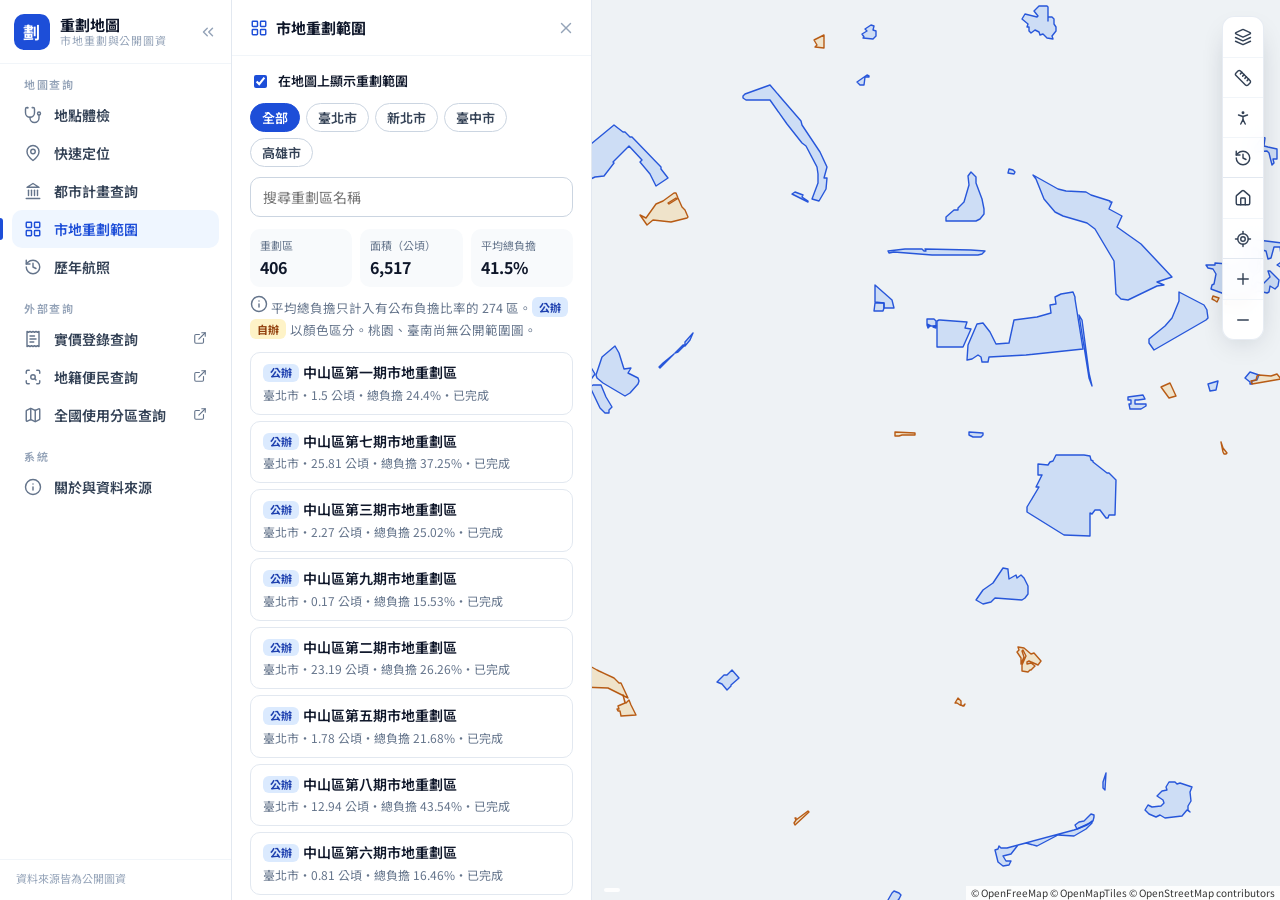
==== commit 3e0e3b3e: "加入地點體檢、歷年航照比對與四個圖資包（生活機能、災害風險、地價人口、規劃開發） Co-Authored-By: Claude Fable 5.2 <noreply@anthropic.com> Cl" ====
--- a/platform/index.html
+++ b/platform/index.html
@@ -58,12 +58,19 @@
       <!-- 量測結果 -->
       <div class="measure-bar" id="measureBar" hidden></div>
 
+      <!-- 歷年航照比對 -->
+      <div class="swipe-handle" id="swipeHandle" hidden><div class="swipe-knob"></div></div>
+      <div class="swipe-bar" id="swipeBar" hidden></div>
+
       <!-- 座標列 -->
       <div class="coord-bar" id="coordBar"></div>
 
       <div class="toast" id="toast" role="status" aria-live="polite"></div>
     </main>
   </div>
+
+  <!-- 列印用：地點體檢報告（平常不顯示） -->
+  <div id="printSheet" class="print-sheet"></div>
 
   <!-- 右鍵選單 -->
   <div class="ctx-menu" id="ctxMenu" hidden></div>
@@ -75,6 +82,22 @@
   <script src="vendor/lucide.min.js"></script>
   <script src="js/config.js"></script>
   <script src="js/catalog.js"></script>
+  <script src="js/gis-core.js"></script>
+  <script>
+    // 圖資包：每包一個資料夾 packs/<id>/pack.js。少了哪一包（檔案不存在）只是那一包不出現，不影響其他功能。
+    // 測試或試用時可用網址參數指定：?packs=living,risk
+    (function () {
+      var want = new URLSearchParams(location.search).get('packs')
+      var ids = (want === null ? 'living,risk,economy,planning' : want).split(',').filter(function (s) { return /^[\w-]+$/.test(s) })
+      window.GIS_PACK_ERRORS = []
+      ids.forEach(function (id) {
+        document.write('<script src="packs/' + id + '/pack.js" onerror="GIS_PACK_ERRORS.push(\'' + id + '\')"><\/script>')
+      })
+    })()
+  </script>
   <script src="js/app.js"></script>
+  <script src="js/packs-ui.js"></script>
+  <script src="js/sitecheck.js"></script>
+  <script src="js/timeline.js"></script>
 </body>
 </html>
--- a/platform/css/app.css
+++ b/platform/css/app.css
@@ -347,3 +347,183 @@
   .measure-bar { top: auto; bottom: 40px; }
   input.input { font-size: 16px; }
 }
+
+/* ── 圖層面板：搜尋與主題圖資 ─────────────────────────── */
+.layer-search { position: relative; margin-bottom: 10px; }
+.layer-search svg.lucide { position: absolute; left: 11px; top: 11px; color: var(--faint); pointer-events: none; }
+.layer-search .input { padding-left: 36px; height: 38px; }
+.searching .cat-body { display: block; }
+.cat-head .cat-total { font-size: 11px; font-weight: 600; color: var(--faint); margin-left: 2px; }
+.cat-head .cat-total + .count { margin-left: auto; }
+.cat-head .cat-total:last-child { margin-right: auto; }
+.layer-group-title { padding: 8px 12px 2px; font-size: 11px; font-weight: 700; letter-spacing: .08em; color: var(--faint); }
+.layer-grp + .layer-grp { border-top: 1px solid var(--line-2); }
+.layer-check span:first-of-type { flex: 1; min-width: 0; }
+.layer-meta { font-size: 11px; color: var(--faint); white-space: nowrap; margin-left: 6px; font-variant-numeric: tabular-nums; }
+.layer-note { font-size: 11.5px; color: var(--muted); line-height: 1.55; margin-top: 6px; }
+.layer-note.warn { color: #b45309; }
+.layer-note.bad { color: var(--danger); }
+.layer-src { font-size: 11px; color: var(--faint); margin-top: 6px; line-height: 1.5; }
+.layer-src a { color: inherit; }
+.swatches { display: flex; flex-wrap: wrap; gap: 4px 12px; padding: 6px 8px; }
+.swatch { display: inline-flex; align-items: center; gap: 6px; font-size: 11.5px; color: var(--ink-2); }
+.swatch span { width: 12px; height: 12px; border-radius: 3px; border: 1px solid rgba(15, 23, 42, .15); flex-shrink: 0; }
+.theme-pick { display: flex; align-items: center; gap: 8px; font-size: 11px; color: var(--muted); margin-bottom: 6px; }
+.theme-pick select { flex: 1; min-width: 0; height: 30px; border: 1px solid #cbd5e1; border-radius: 8px; background: #fff; padding: 0 6px; font-size: 13px; color: var(--ink); }
+.data-tip { font-weight: 600; font-size: 12px; border: 0; border-radius: 6px; padding: 4px 8px; box-shadow: var(--shadow); }
+.sc-tip-sub { display: block; font-weight: 500; font-size: 11px; color: var(--muted); }
+
+/* ── 地點體檢 ─────────────────────────────────────────── */
+.sc-hero-title { font-size: 17px; font-weight: 700; line-height: 1.4; }
+.sc-pick { flex: 1; }
+.sc-packs { display: flex; flex-wrap: wrap; align-items: center; gap: 6px; margin-top: 14px; }
+.sc-packs-label { font-size: 12px; font-weight: 600; color: var(--muted); margin-right: 2px; width: 100%; }
+.sc-pack {
+  display: inline-flex; align-items: center; gap: 5px; cursor: pointer; user-select: none;
+  border: 1px solid #cbd5e1; border-radius: 999px; padding: 4px 10px 4px 8px; font-size: 12.5px; font-weight: 600; color: var(--muted); background: #fff;
+}
+.sc-pack input { position: absolute; opacity: 0; pointer-events: none; }
+.sc-pack svg.lucide { width: 14px; height: 14px; }
+.sc-pack em { font-style: normal; font-size: 11px; font-weight: 600; color: var(--faint); }
+.sc-pack.on { border-color: var(--accent); background: var(--accent-soft); color: var(--accent); }
+.sc-pack.on em { color: var(--accent); opacity: .7; }
+.sc-pack:has(input:focus-visible) { outline: 2px solid var(--accent); outline-offset: 2px; }
+
+.sc-summary { margin-top: 16px; padding: 14px; border-radius: var(--radius); background: var(--bg-2); border: 1px solid var(--line); }
+.sc-place { font-size: 18px; font-weight: 700; line-height: 1.35; }
+.sc-village { margin-left: 6px; }
+.sc-section { display: flex; align-items: center; gap: 6px; margin-top: 4px; font-size: 13px; font-weight: 600; color: var(--ink-2); }
+.sc-section svg.lucide { width: 14px; height: 14px; color: var(--muted); }
+.sc-section span { color: var(--muted); font-weight: 500; }
+.sc-coords { display: flex; flex-wrap: wrap; gap: 2px 14px; margin-top: 8px; font-size: 11.5px; color: var(--muted); font-variant-numeric: tabular-nums; }
+
+.sc-over { margin-top: 10px; padding: 12px 14px; border: 1px solid var(--line); border-radius: var(--radius); background: #fff; }
+.sc-over-main { font-size: 14px; font-weight: 700; }
+.sc-over-main b { font-size: 20px; color: #dc2626; margin-right: 2px; font-variant-numeric: tabular-nums; }
+.sc-over-sub { font-weight: 500; color: var(--muted); font-size: 13px; }
+.sc-pills { display: flex; flex-wrap: wrap; gap: 6px; margin-top: 8px; }
+.sc-pills:empty { display: none; }
+.sc-pill { display: inline-flex; align-items: center; gap: 5px; font-size: 12px; font-weight: 600; color: var(--ink-2); background: var(--bg-2); border-radius: 999px; padding: 2px 9px 2px 7px; font-variant-numeric: tabular-nums; }
+.sc-pill i { width: 8px; height: 8px; border-radius: 50%; background: var(--c); }
+.sc-progress { height: 4px; border-radius: 2px; background: var(--line-2); margin-top: 10px; overflow: hidden; }
+.sc-progress span { display: block; height: 100%; background: var(--accent); transition: width .3s; }
+.sc-actions { display: flex; flex-wrap: wrap; gap: 6px; margin-top: 10px; }
+
+.sc-group { margin-top: 20px; }
+.sc-group-title { display: flex; align-items: center; gap: 7px; font-size: 13px; font-weight: 700; color: var(--ink-2); margin-bottom: 8px; }
+.sc-group-title svg.lucide { width: 16px; height: 16px; color: var(--accent); }
+.sc-expand { margin-left: auto; border: 0; background: none; color: var(--muted); font-size: 12px; font-weight: 600; padding: 2px 4px; border-radius: 6px; }
+.sc-expand:hover { color: var(--accent); }
+.sc-card { --c: #cbd5e1; border: 1px solid var(--line); border-left: 4px solid var(--c); border-radius: 10px; background: #fff; overflow: hidden; }
+.sc-card + .sc-card { margin-top: 8px; }
+.sc-card.pop { animation: sc-pop .28s ease-out; }
+@keyframes sc-pop { from { opacity: .3; transform: translateY(3px); } to { opacity: 1; transform: none; } }
+.sc-card-head { width: 100%; display: flex; align-items: flex-start; gap: 10px; padding: 10px 10px 10px 12px; border: 0; background: transparent; text-align: left; }
+button.sc-card-head:disabled { cursor: default; color: inherit; }
+button.sc-card-head:not(:disabled):hover { background: var(--bg-2); }
+.sc-light { width: 12px; height: 12px; border-radius: 50%; background: var(--c); margin-top: 4px; flex-shrink: 0; box-shadow: 0 0 0 3px color-mix(in srgb, var(--c) 22%, transparent); }
+.sc-card-main { flex: 1; min-width: 0; }
+.sc-name { display: flex; align-items: center; gap: 8px; font-size: 12.5px; font-weight: 600; color: var(--muted); }
+.sc-lv { font-size: 11px; font-weight: 700; color: var(--c); border: 1px solid color-mix(in srgb, var(--c) 45%, transparent); border-radius: 999px; padding: 0 7px; line-height: 1.6; white-space: nowrap; }
+.sc-headline { font-size: 15px; font-weight: 700; color: var(--ink); line-height: 1.45; margin-top: 2px; overflow-wrap: anywhere; }
+.sc-card.lv-na .sc-headline { color: var(--muted); font-weight: 600; }
+.sc-chev { color: var(--faint); margin-top: 2px; transition: transform .15s; }
+.sc-card.open .sc-chev { transform: rotate(180deg); }
+.sc-card-body { display: none; padding: 0 12px 12px 34px; }
+.sc-card.open .sc-card-body { display: block; }
+.sc-detail { margin: 0 0 8px; font-size: 13px; line-height: 1.7; color: var(--ink-2); overflow-wrap: anywhere; white-space: pre-line; }
+.sc-items { list-style: none; margin: 0 0 8px; padding: 0; border: 1px solid var(--line-2); border-radius: 8px; overflow: hidden; }
+.sc-items li + li { border-top: 1px solid var(--line-2); }
+.sc-items li > * { width: 100%; display: flex; align-items: baseline; gap: 8px; padding: 6px 10px; border: 0; background: #fff; text-align: left; font-size: 13px; }
+.sc-items button:hover { background: var(--accent-soft); }
+.sc-item-main { flex: 1; min-width: 0; font-weight: 600; overflow-wrap: anywhere; }
+.sc-item-sub { font-weight: 500; color: var(--muted); margin-left: 6px; font-size: 12px; }
+.sc-item-dist { color: var(--muted); font-size: 12px; white-space: nowrap; font-variant-numeric: tabular-nums; }
+.sc-report { display: flex; gap: 8px; margin: 0 0 8px; padding: 8px 10px; border-radius: 8px; background: var(--bg-2); font-size: 12.5px; line-height: 1.7; color: var(--ink-2); }
+.sc-report svg.lucide { width: 14px; height: 14px; color: var(--faint); margin-top: 3px; }
+.sc-card-foot { display: flex; align-items: center; justify-content: space-between; gap: 8px; }
+.sc-src { font-size: 11px; color: var(--faint); line-height: 1.5; }
+.sc-layer-btn { display: inline-flex; align-items: center; gap: 5px; border: 1px solid #cbd5e1; background: #fff; border-radius: 8px; padding: 3px 9px; font-size: 12px; font-weight: 600; color: var(--ink-2); white-space: nowrap; }
+.sc-layer-btn svg.lucide { width: 14px; height: 14px; }
+.sc-layer-btn:hover, .sc-layer-btn.on { border-color: var(--accent); color: var(--accent); }
+.sc-layer-btn.on { background: var(--accent-soft); }
+.sc-skel { display: block; height: 14px; margin-top: 6px; border-radius: 6px; background: linear-gradient(90deg, var(--line-2) 25%, var(--line) 37%, var(--line-2) 63%); background-size: 400% 100%; animation: sc-shimmer 1.2s ease infinite; }
+@keyframes sc-shimmer { from { background-position: 100% 0; } to { background-position: 0 0; } }
+.sc-card.loading .sc-light { animation: sc-blink 1s ease-in-out infinite; }
+@keyframes sc-blink { 50% { opacity: .35; } }
+.sc-disc { margin-top: 18px; }
+.sc-disc svg.lucide { width: 13px; height: 13px; vertical-align: -2px; margin-right: 4px; }
+.sc-empty { padding: 36px 8px; text-align: center; color: var(--muted); }
+.sc-empty > svg.lucide { width: 36px; height: 36px; color: var(--faint); stroke-width: 1.5; }
+.sc-empty-title { font-size: 15px; font-weight: 700; color: var(--ink-2); margin-top: 10px; }
+.sc-point { width: 22px; height: 22px; border-radius: 50%; background: var(--accent); border: 4px solid #fff; box-shadow: 0 0 0 2px var(--accent), 0 4px 10px rgba(15, 23, 42, .4); }
+.sc-ring-label { position: absolute; transform: translate(-50%, -50%); background: #fff; color: var(--accent); font-size: 11px; font-weight: 700; padding: 0 6px; border-radius: 999px; border: 1px solid var(--accent); white-space: nowrap; line-height: 1.6; }
+@media (prefers-reduced-motion: reduce) { .sc-skel, .sc-card.loading .sc-light, .sc-card.pop { animation: none; } }
+
+/* ── 歷年航照比對 ─────────────────────────────────────── */
+.swipe-handle { position: absolute; top: 0; bottom: 0; left: 50%; width: 44px; margin-left: -22px; z-index: 950; cursor: ew-resize; touch-action: none; outline: none; }
+.swipe-handle::before { content: ""; position: absolute; left: 50%; top: 0; bottom: 0; width: 3px; margin-left: -1.5px; background: #fff; box-shadow: 0 0 0 1px rgba(15, 23, 42, .35); }
+.swipe-knob { position: absolute; left: 50%; top: 50%; width: 40px; height: 40px; margin: -20px 0 0 -20px; border-radius: 50%; background: #fff; border: 2px solid var(--accent); color: var(--accent); display: flex; align-items: center; justify-content: center; box-shadow: var(--shadow); }
+.swipe-handle.drag .swipe-knob, .swipe-handle:focus-visible .swipe-knob { background: var(--accent); color: #fff; }
+.swipe-tag { position: absolute; top: 16px; background: rgba(15, 23, 42, .85); color: #fff; font-size: 13px; font-weight: 700; padding: 3px 10px; border-radius: 6px; white-space: nowrap; font-variant-numeric: tabular-nums; pointer-events: none; }
+.swipe-tag.l { right: calc(50% + 10px); }
+.swipe-tag.r { left: calc(50% + 10px); }
+.swipe-bar {
+  position: absolute; left: 50%; bottom: 36px; transform: translateX(-50%); z-index: 1000; max-width: calc(100% - 24px);
+  display: flex; flex-wrap: wrap; align-items: center; gap: 6px 14px; padding: 8px 8px 8px 14px;
+  background: rgba(255, 255, 255, .97); border: 1px solid var(--line); border-radius: var(--radius); box-shadow: var(--shadow);
+}
+.swipe-side { display: flex; align-items: center; gap: 2px; }
+.swipe-side-title { font-size: 12px; font-weight: 700; color: var(--muted); margin-right: 6px; white-space: nowrap; }
+.swipe-side select { height: 34px; max-width: 250px; border: 1px solid #cbd5e1; border-radius: 8px; background: #fff; padding: 0 6px; font-weight: 600; color: var(--ink); }
+.swipe-hint { width: 100%; font-size: 11.5px; color: var(--muted); line-height: 1.5; }
+.swipe-close { margin-left: auto; }
+
+/* ── 嵌入模式（?embed=check｜map）──────────────────────── */
+.embed .sidebar { display: none; }
+.embed #panelClose { display: none; }
+.embed-map .panel { display: none; }
+.embed-map .tool:not([data-tool="layers"]):not([data-tool="zin"]):not([data-tool="zout"]),
+.embed-check .tool[data-tool="measure"], .embed-check .tool[data-tool="sv"], .embed-check .tool[data-tool="home"] { display: none; }
+.embed .tool-group:empty, .embed-map .tool-group:nth-child(2) { display: none; }
+
+/* ── 列印：只印地點體檢報告 ───────────────────────────── */
+.print-sheet { display: none; }
+@media print {
+  @page { size: A4 portrait; margin: 14mm 14mm 16mm; }
+  html, body { height: auto; background: #fff; }
+  #app, .ctx-menu, .tip, .toast { display: none !important; }
+  .print-sheet { display: block; color: #000; font-size: 10.5pt; line-height: 1.6; }
+  .print-sheet:empty::before { content: "請先完成一次地點體檢，再用面板上的「列印／存成 PDF」。"; }
+  .ps-head { display: flex; align-items: baseline; justify-content: space-between; border-bottom: 2px solid #000; padding-bottom: 6pt; margin-bottom: 10pt; }
+  .ps-head h1 { font-size: 18pt; margin: 0; order: -1; }
+  .ps-brand { font-size: 10pt; color: #444; }
+  .print-sheet h2 { font-size: 12pt; margin: 14pt 0 5pt; break-after: avoid; }
+  .print-sheet table { width: 100%; border-collapse: collapse; }
+  .print-sheet th, .print-sheet td { border: 1px solid #999; padding: 4pt 6pt; text-align: left; vertical-align: top; }
+  .print-sheet th { background: #f1f5f9; font-weight: 600; white-space: nowrap; -webkit-print-color-adjust: exact; print-color-adjust: exact; }
+  .ps-loc th { width: 1%; }
+  .ps-sum { margin: 8pt 0 0; font-weight: 600; }
+  .ps-table tr { break-inside: avoid; }
+  .ps-name { width: 22%; font-weight: 600; }
+  .ps-lv { width: 24%; }
+  .ps-lv div { font-weight: 600; }
+  .ps-dot { display: inline-block; width: 8pt; height: 8pt; border-radius: 50%; margin-right: 4pt; -webkit-print-color-adjust: exact; print-color-adjust: exact; }
+  .ps-items { color: #444; font-size: 9.5pt; margin-top: 2pt; }
+  .ps-foot { font-size: 9pt; color: #333; margin: 8pt 0 0; overflow-wrap: anywhere; }
+  .ps-disc { font-weight: 600; color: #000; }
+}
+
+/* ── 手機（新增功能）──────────────────────────────────── */
+@media (max-width: 767px) {
+  html, body { overflow-x: hidden; }
+  .embed-check .panel { max-height: 58dvh; }
+  .swipe-bar { left: 8px; right: 8px; bottom: 30px; transform: none; max-width: none; padding: 8px 10px; gap: 6px 8px; }
+  .swipe-side { flex: 1 1 100%; min-width: 0; }
+  .swipe-side select { flex: 1; min-width: 0; width: 0; max-width: none; font-size: 16px; }
+  .swipe-hint { display: none; }
+  .swipe-close { position: absolute; right: 4px; top: -40px; background: #fff; border: 1px solid var(--line); box-shadow: var(--shadow); }
+  .swipe-tag { top: 64px; }
+  .sc-card-body { padding-left: 12px; }
+  .theme-pick select, .layer-search .input { font-size: 16px; }
+}
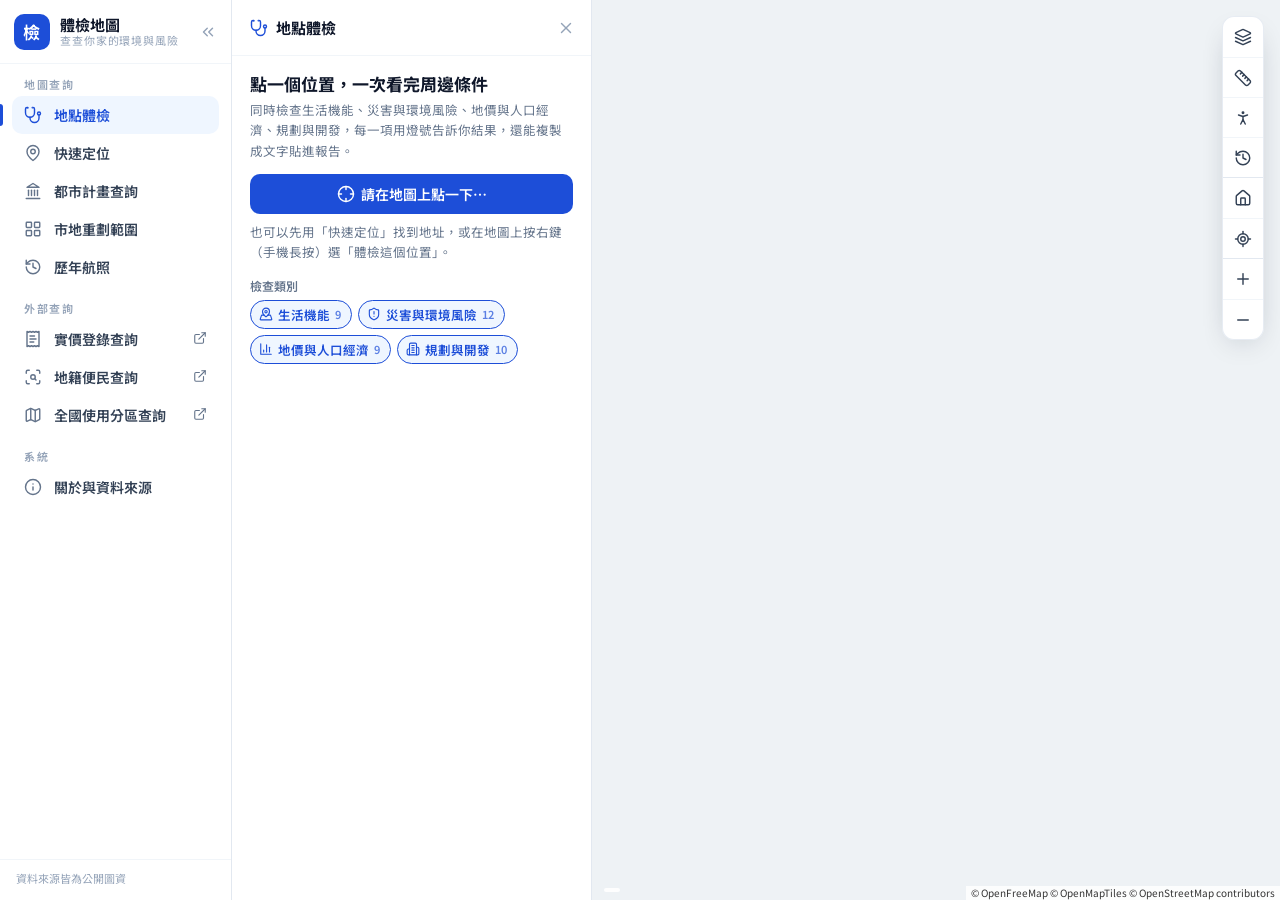
==== commit 37631d1e: "改名為「體檢地圖」：定位為民眾查自家狀況，報告用語由勘估標的改為查詢地點 Co-Authored-By: Claude Opus 5.5 <noreply@anthropic.com> Claude-" ====
--- a/platform/index.html
+++ b/platform/index.html
@@ -3,8 +3,8 @@
 <head>
   <meta charset="utf-8">
   <meta name="viewport" content="width=device-width, initial-scale=1, viewport-fit=cover">
-  <title>重劃地圖</title>
-  <meta name="description" content="六都市地重劃範圍與負擔比率，整合國土測繪中心、地方政府與開放資料的公開圖資：地籍、都市計畫分區、災害潛勢、地形與市地重劃範圍。">
+  <title>體檢地圖</title>
+  <meta name="description" content="輸入地址或在地圖上點一下，就能查你家附近的淹水、液化、斷層等災害風險，以及生活機能、都市計畫分區、重劃與開發計畫。全部使用政府公開資料，免登入、免費。">
   <link rel="preconnect" href="https://fonts.googleapis.com">
   <link rel="preconnect" href="https://fonts.gstatic.com" crossorigin>
   <link href="https://fonts.googleapis.com/css2?family=Noto+Sans+TC:wght@400;500;600;700&display=swap" rel="stylesheet">
@@ -88,7 +88,7 @@
     // 測試或試用時可用網址參數指定：?packs=living,risk
     (function () {
       var want = new URLSearchParams(location.search).get('packs')
-      var ids = (want === null ? 'living,risk,economy,planning' : want).split(',').filter(function (s) { return /^[\w-]+$/.test(s) })
+      var ids = (want === null ? 'living,risk,economy,planning,landdev' : want).split(',').filter(function (s) { return /^[\w-]+$/.test(s) })
       window.GIS_PACK_ERRORS = []
       ids.forEach(function (id) {
         document.write('<script src="packs/' + id + '/pack.js" onerror="GIS_PACK_ERRORS.push(\'' + id + '\')"><\/script>')
--- a/platform/css/app.css
+++ b/platform/css/app.css
@@ -271,6 +271,9 @@
 .opacity input { flex: 1; accent-color: var(--accent); }
 .legend { margin-top: 6px; max-width: 100%; border: 1px solid var(--line-2); border-radius: 6px; padding: 4px; background: #fff; }
 .legend img { display: block; max-width: 100%; height: auto; }
+.legend-items { display: grid; grid-template-columns: 1fr 1fr; gap: 3px 8px; font-size: 12px; color: var(--ink-2); }
+.legend-item { display: flex; align-items: center; gap: 6px; min-width: 0; }
+.legend-swatch { flex: none; width: 14px; height: 12px; border: 1px solid #999; border-radius: 2px; opacity: 0.85; }
 
 .measure-bar {
   position: absolute; left: 50%; top: 16px; transform: translateX(-50%); z-index: 1000;
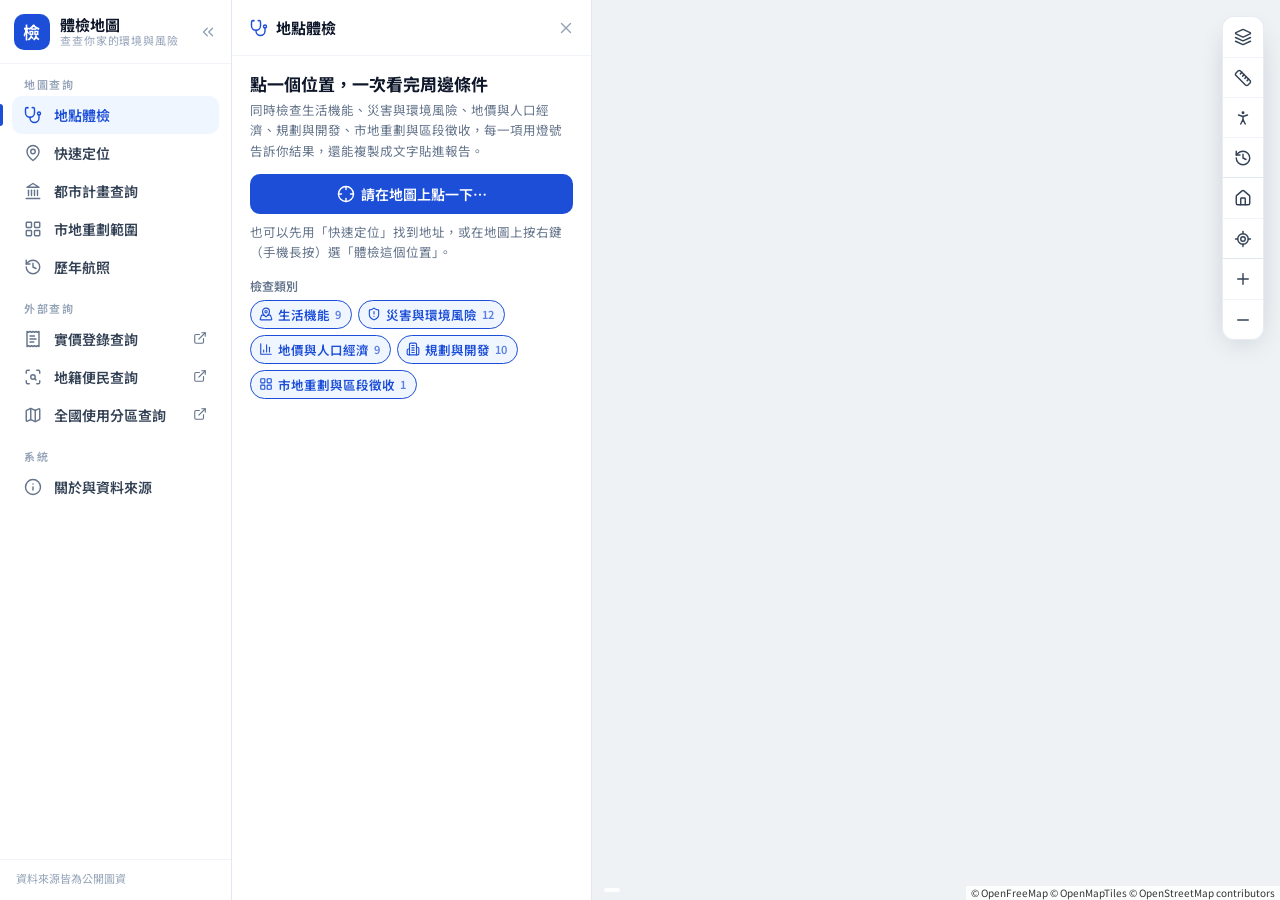
==== commit 47658a2e: "體檢地圖新增 landdev 圖資包：市地重劃與區段徵收 - 市地重劃 406 區改為完整屬性（分回比例換算值、核對註記、白話摘要） - 新增區段徵收 84 區資料（抵價地比例、公設比例） - 圖層：" ====
--- a/platform/index.html
+++ b/platform/index.html
@@ -3,8 +3,8 @@
 <head>
   <meta charset="utf-8">
   <meta name="viewport" content="width=device-width, initial-scale=1, viewport-fit=cover">
-  <title>體檢地圖</title>
-  <meta name="description" content="輸入地址或在地圖上點一下，就能查你家附近的淹水、液化、斷層等災害風險，以及生活機能、都市計畫分區、重劃與開發計畫。全部使用政府公開資料，免登入、免費。">
+  <title>重劃地圖</title>
+  <meta name="description" content="六都市地重劃範圍與負擔比率，整合國土測繪中心、地方政府與開放資料的公開圖資：地籍、都市計畫分區、災害潛勢、地形與市地重劃範圍。">
   <link rel="preconnect" href="https://fonts.googleapis.com">
   <link rel="preconnect" href="https://fonts.gstatic.com" crossorigin>
   <link href="https://fonts.googleapis.com/css2?family=Noto+Sans+TC:wght@400;500;600;700&display=swap" rel="stylesheet">
